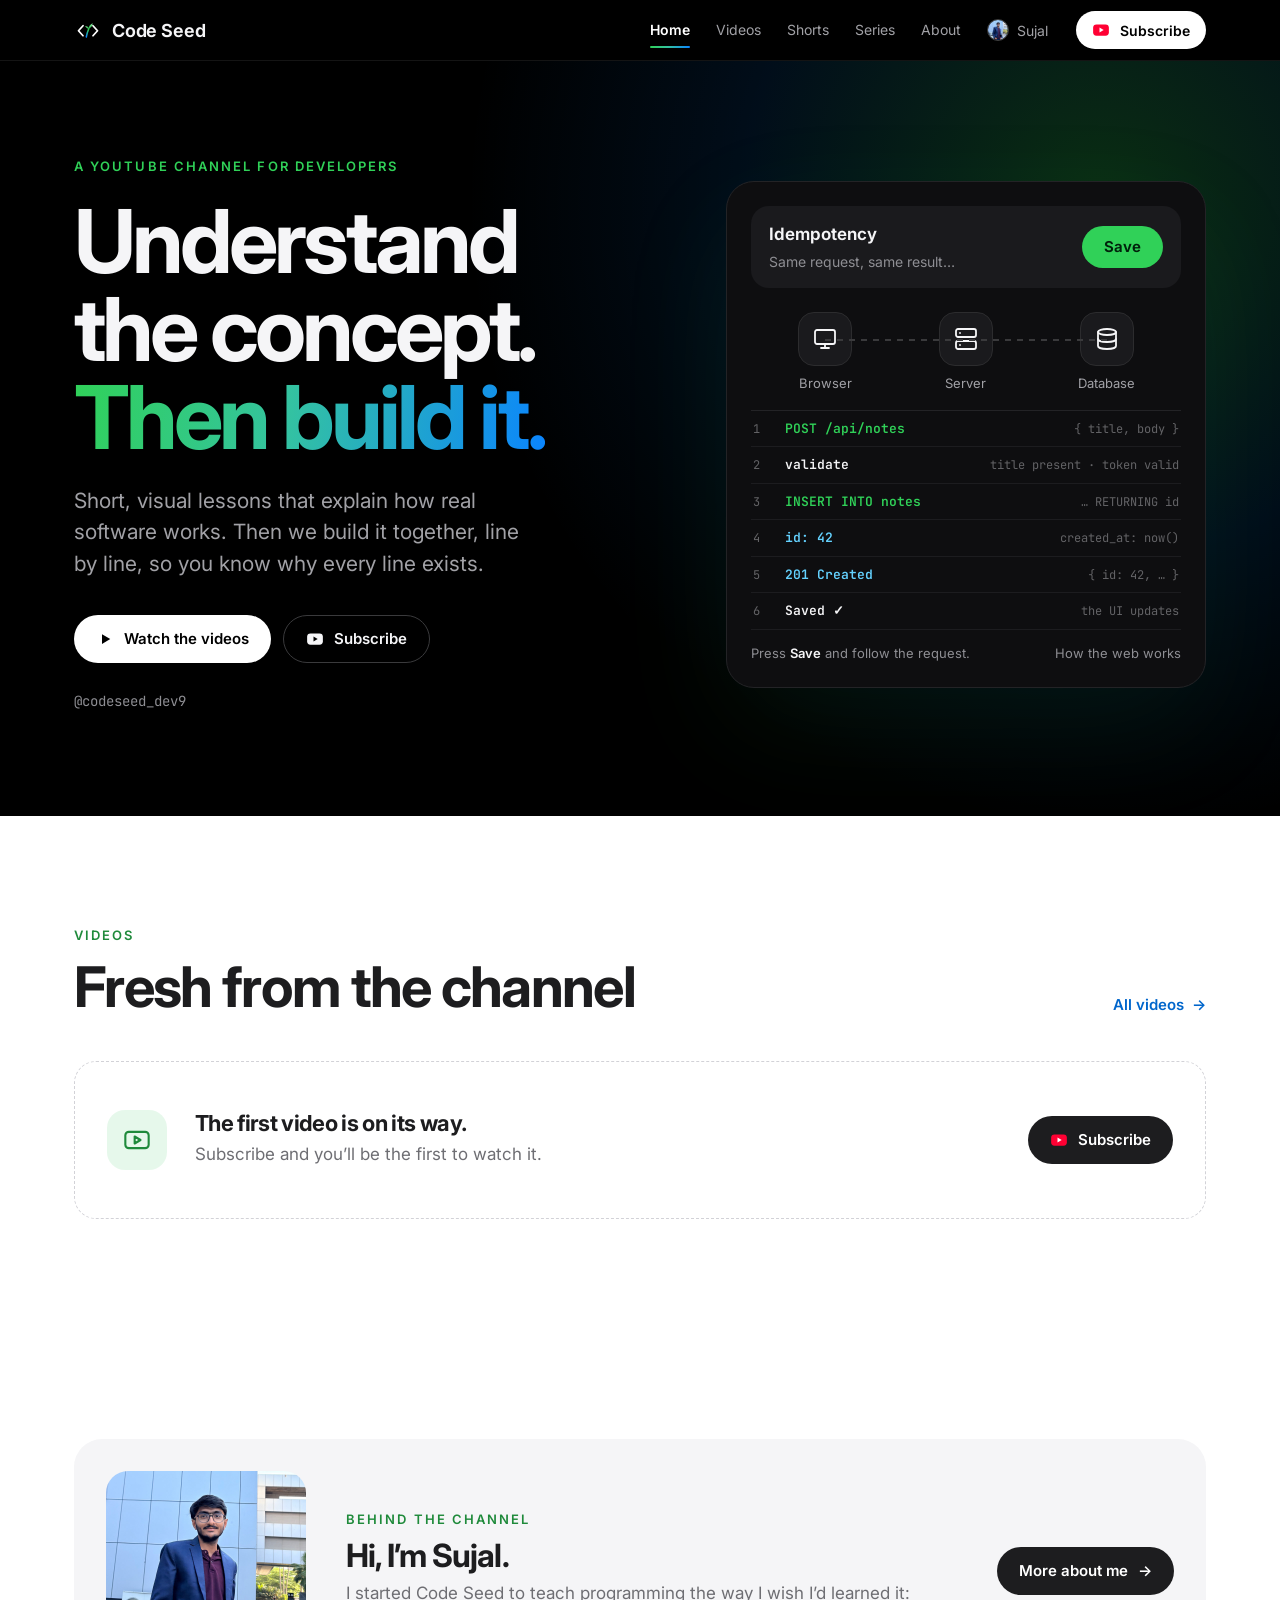
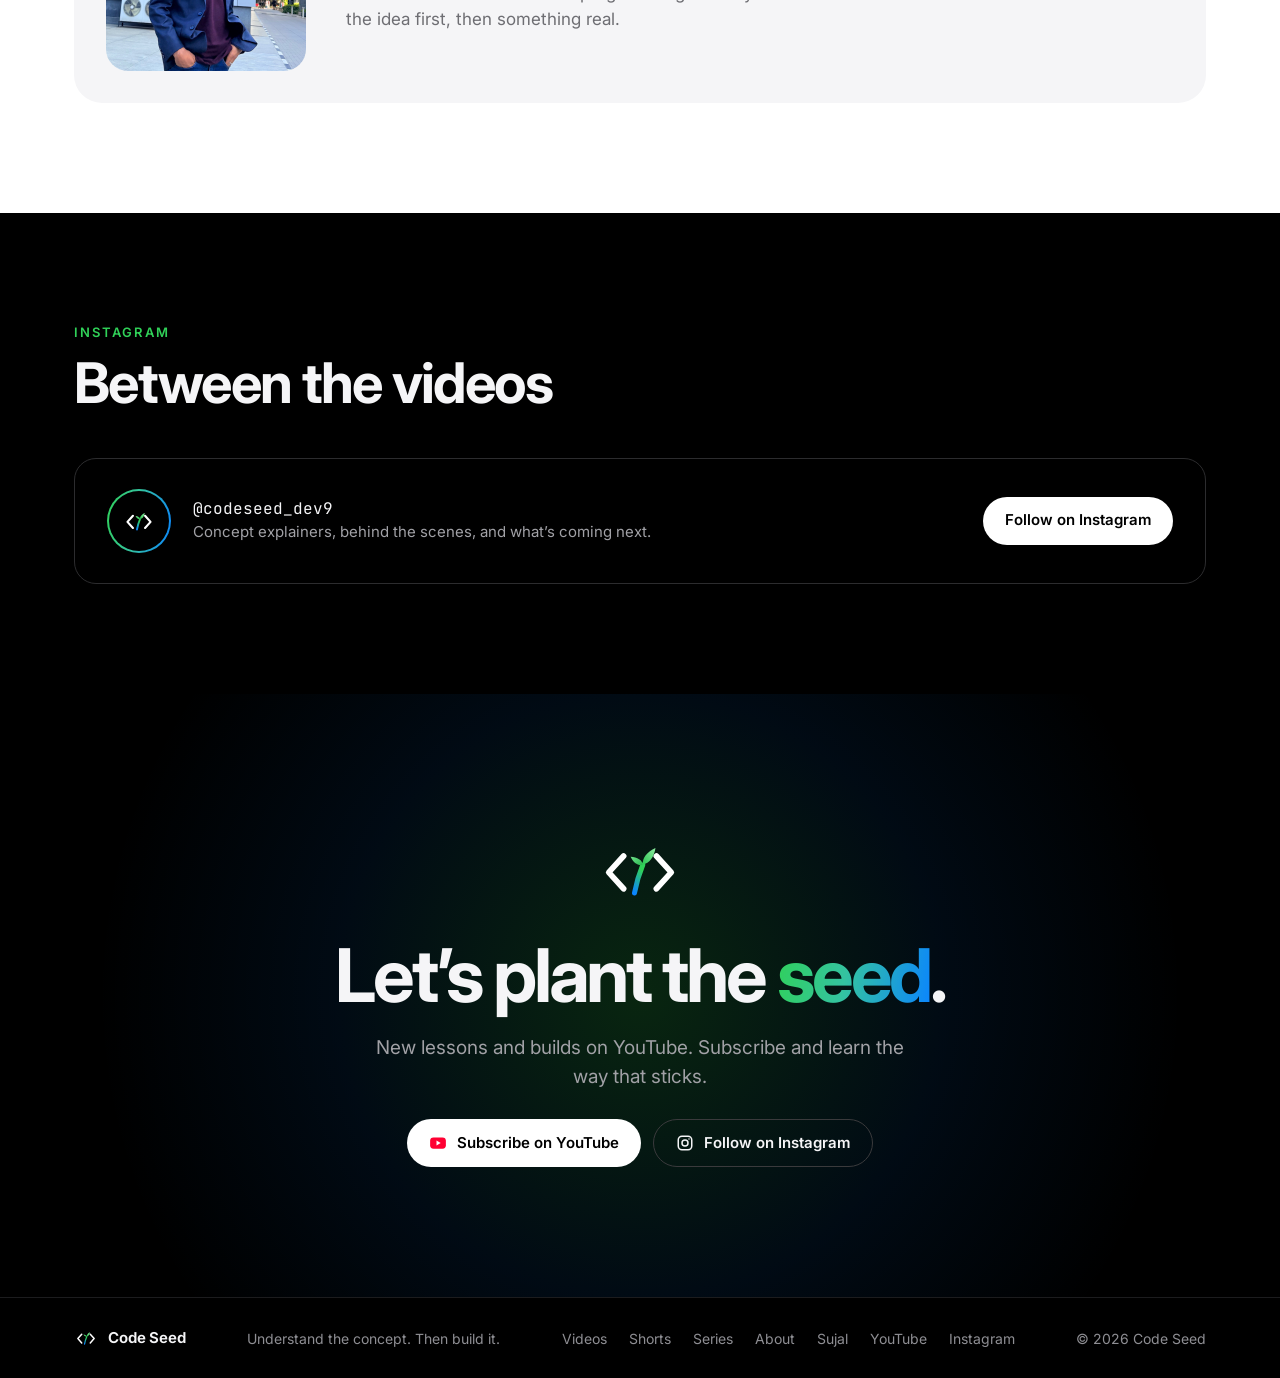
==== index.html @ 9a1970b3 "Code Seed website" ====
<!DOCTYPE html>
<html lang="en">
<head>
<meta charset="utf-8">
<meta name="viewport" content="width=device-width, initial-scale=1">
<title>Code Seed</title>
<meta name="description" content="Code Seed: short visual lessons that explain how real software works, then projects built line by line.">
<meta name="theme-color" content="#000000">
<meta property="og:title" content="Code Seed: Understand the concept. Then build it.">
<meta property="og:description" content="Code Seed: short visual lessons that explain how real software works, then projects built line by line.">
<meta property="og:type" content="website">
<meta property="og:image" content="assets/og-image.jpg">
<meta name="twitter:card" content="summary_large_image">
<link rel="icon" href="assets/favicon.svg" type="image/svg+xml">
<link rel="apple-touch-icon" href="assets/apple-touch-icon.png">
<link rel="preconnect" href="https://fonts.googleapis.com">
<link rel="preconnect" href="https://fonts.gstatic.com" crossorigin>
<link href="https://fonts.googleapis.com/css2?family=Inter:opsz,wght@14..32,200..800&amp;family=JetBrains+Mono:wght@400;600&amp;display=swap" rel="stylesheet">
<link rel="stylesheet" href="styles.css">
</head>
<body>

<header class="nav">
  <div class="wrap">
    <a class="brand" href="index.html" aria-label="Code Seed home"><svg width="28" height="28" viewBox="0 0 1000 1000" class="mark">
<defs>
 <linearGradient id="stnv" x1="0" y1="1" x2="0.3" y2="0"><stop offset="0" stop-color="#0A84FF"/><stop offset="1" stop-color="#30D158"/></linearGradient>
 <linearGradient id="lfnv" x1="0" y1="1" x2="1" y2="0"><stop offset="0" stop-color="#2BC653"/><stop offset="1" stop-color="#8EEBA0"/></linearGradient>
 <linearGradient id="lgnv" x1="1" y1="1" x2="0" y2="0"><stop offset="0" stop-color="#28B84E"/><stop offset="1" stop-color="#6FE08A"/></linearGradient>
</defs>
<g transform="translate(0,26)">
<g fill="none" stroke-linecap="round" stroke-linejoin="round" stroke="currentColor" stroke-width="62">
 <polyline points="322,322 160,500 322,678"/>
 <polyline points="678,322 840,500 678,678"/>
</g>
<path d="M440,724 C458,626 490,516 530,420" fill="none" stroke="url(#stnv)" stroke-width="54" stroke-linecap="round"/>
<path d="M534,412 C597.9,410.6 654.9,331.7 668,236 C579.3,274.1 518.3,350.0 534,412 Z" fill="url(#lfnv)"/>
<path d="M530,418 C528.4,368.9 469.2,331.8 398,330 C427.1,395.1 484.1,435.4 530,418 Z" fill="url(#lgnv)"/>
</g>
</svg>Code Seed</a>
    <ul id="nav-links"><li><a href="index.html" aria-current="page">Home</a></li><li><a href="videos.html">Videos</a></li><li><a href="shorts.html">Shorts</a></li><li><a href="series.html">Series</a></li><li><a href="about.html">About</a></li><li><a href="sujal.html"><img class="nav-av" src="assets/sujal-800.jpg" alt="" width="24" height="24">Sujal</a></li></ul>
    <a class="btn btn-white btn-sm" data-link="subscribe" href="#"><svg class="yt-ico" width="18" height="18" viewBox="0 0 24 24" aria-hidden="true"><rect x="1.5" y="4.5" width="21" height="15" rx="4.5"/><path d="M10 8.8v6.4l5.6-3.2z"/></svg>Subscribe</a>
    <button class="menu-btn" id="menu-btn" type="button" aria-label="Menu" aria-controls="nav-links" aria-expanded="false">
      <span class="open"><svg aria-hidden="true" class="icn" width="22" height="22" viewBox="0 0 24 24" fill="none" stroke="currentColor" stroke-width="2" stroke-linecap="round" stroke-linejoin="round"><path d="M4 5h16" />
  <path d="M4 12h16" />
  <path d="M4 19h16" /></svg></span><span class="close"><svg aria-hidden="true" class="icn" width="22" height="22" viewBox="0 0 24 24" fill="none" stroke="currentColor" stroke-width="2" stroke-linecap="round" stroke-linejoin="round"><path d="M18 6 6 18" />
  <path d="m6 6 12 12" /></svg></span>
    </button>
  </div>
</header>

<main>
<section class="hero dark">
  <div class="wrap">
    <div>
      <div class="eyebrow">A YouTube channel for developers</div>
      <h1 style="margin-top:20px">Understand the concept. <span class="grad">Then build it.</span></h1>
      <p class="lead">Short, visual lessons that explain how real software works. Then we build it together, line by line, so you know why every line exists.</p>
      <div class="cta">
        <a class="btn btn-white" id="hero-latest" href="videos.html"><svg width="18" height="18" viewBox="0 0 24 24" aria-hidden="true"><path d="M8 5.5v13l11-6.5z" fill="currentColor"/></svg>Watch the videos</a>
        <a class="btn btn-ghost" data-link="subscribe" href="#"><svg class="yt-ico" width="18" height="18" viewBox="0 0 24 24" aria-hidden="true"><rect x="1.5" y="4.5" width="21" height="15" rx="4.5"/><path d="M10 8.8v6.4l5.6-3.2z"/></svg>Subscribe</a>
      </div>
      <div class="handle" data-text="handle">@codeseed_dev9</div>
    </div>
    <figure class="journey" id="journey" aria-label="Interactive demo: what happens when you click Save">
      <div class="j-note"><div class="t">Idempotency</div><button class="j-save" id="j-save" type="button">Save</button><div class="d">Same request, same result…</div></div>
      <div class="j-track">
        <div class="j-node" data-node="b"><div class="ic"><svg aria-hidden="true" class="icn" width="24" height="24" viewBox="0 0 24 24" fill="none" stroke="currentColor" stroke-width="1.8" stroke-linecap="round" stroke-linejoin="round"><rect width="20" height="14" x="2" y="3" rx="2" />
  <line x1="8" x2="16" y1="21" y2="21" />
  <line x1="12" x2="12" y1="17" y2="21" /></svg></div>Browser</div>
        <div class="j-node" data-node="s"><div class="ic"><svg aria-hidden="true" class="icn" width="24" height="24" viewBox="0 0 24 24" fill="none" stroke="currentColor" stroke-width="1.8" stroke-linecap="round" stroke-linejoin="round"><rect width="20" height="8" x="2" y="2" rx="2" ry="2" />
  <rect width="20" height="8" x="2" y="14" rx="2" ry="2" />
  <line x1="6" x2="6.01" y1="6" y2="6" />
  <line x1="6" x2="6.01" y1="18" y2="18" /></svg></div>Server</div>
        <div class="j-node" data-node="d"><div class="ic"><svg aria-hidden="true" class="icn" width="24" height="24" viewBox="0 0 24 24" fill="none" stroke="currentColor" stroke-width="1.8" stroke-linecap="round" stroke-linejoin="round"><ellipse cx="12" cy="5" rx="9" ry="3" />
  <path d="M3 5V19A9 3 0 0 0 21 19V5" />
  <path d="M3 12A9 3 0 0 0 21 12" /></svg></div>Database</div>
        <span class="j-packet" id="j-packet"></span>
      </div>
      <ol class="j-log"><li class="req"><span class="n">1</span><span class="c">POST /api/notes</span><span class="x">{ title, body }</span></li><li class=""><span class="n">2</span><span class="c">validate</span><span class="x">title present · token valid</span></li><li class="req"><span class="n">3</span><span class="c">INSERT INTO notes</span><span class="x">… RETURNING id</span></li><li class="res"><span class="n">4</span><span class="c">id: 42</span><span class="x">created_at: now()</span></li><li class="res"><span class="n">5</span><span class="c">201 Created</span><span class="x">{ id: 42, … }</span></li><li class=""><span class="n">6</span><span class="c">Saved ✓</span><span class="x">the UI updates</span></li></ol>
      <figcaption class="j-cap"><span>Press <b>Save</b> and follow the request.</span><span id="j-status">How the web works</span></figcaption>
    </figure>
  </div>
</section>

<section id="latest">
  <div class="wrap">
    <div class="sec-h"><div class="t"><div class="eyebrow">Videos</div><h2>Fresh from the channel</h2></div>
      <a class="link-more" href="videos.html">All videos <span aria-hidden="true">→</span></a></div>
    <div id="videos-body" data-limit="4"></div>
  </div>
</section>

<section class="dark hidden" id="shorts" data-hide-empty>
  <div class="wrap">
    <div class="sec-h"><div class="t"><div class="eyebrow">Shorts</div><h2>One concept, under a minute</h2></div>
      <a class="link-more" href="shorts.html">All Shorts <span aria-hidden="true">→</span></a></div>
    <div id="shorts-body" data-limit="10"></div>
  </div>
</section>

<section id="meet">
  <div class="wrap">
    <div class="teaser">
      <img src="assets/sujal-800.jpg" alt="Sujal Negi" width="800" height="1000" loading="lazy">
      <div><div class="eyebrow">Behind the channel</div><h3 style="margin-top:10px">Hi, I’m Sujal.</h3>
        <p>I started Code Seed to teach programming the way I wish I’d learned it: the idea first, then something real.</p></div>
      <a class="btn btn-ink" href="sujal.html">More about me <span aria-hidden="true">→</span></a>
    </div>
  </div>
</section>

<section class="dark" id="instagram">
  <div class="wrap">
    <div class="sec-h"><div class="t"><div class="eyebrow">Instagram</div><h2>Between the videos</h2></div></div>
    <div id="ig-body"></div>
  </div>
</section>

<section class="closing dark">
  <div class="wrap">
    <svg width="92" height="92" viewBox="0 0 1000 1000" class="mark">
<defs>
 <linearGradient id="stcl" x1="0" y1="1" x2="0.3" y2="0"><stop offset="0" stop-color="#0A84FF"/><stop offset="1" stop-color="#30D158"/></linearGradient>
 <linearGradient id="lfcl" x1="0" y1="1" x2="1" y2="0"><stop offset="0" stop-color="#2BC653"/><stop offset="1" stop-color="#8EEBA0"/></linearGradient>
 <linearGradient id="lgcl" x1="1" y1="1" x2="0" y2="0"><stop offset="0" stop-color="#28B84E"/><stop offset="1" stop-color="#6FE08A"/></linearGradient>
</defs>
<g transform="translate(0,26)">
<g fill="none" stroke-linecap="round" stroke-linejoin="round" stroke="currentColor" stroke-width="62">
 <polyline points="322,322 160,500 322,678"/>
 <polyline points="678,322 840,500 678,678"/>
</g>
<path d="M440,724 C458,626 490,516 530,420" fill="none" stroke="url(#stcl)" stroke-width="54" stroke-linecap="round"/>
<path d="M534,412 C597.9,410.6 654.9,331.7 668,236 C579.3,274.1 518.3,350.0 534,412 Z" fill="url(#lfcl)"/>
<path d="M530,418 C528.4,368.9 469.2,331.8 398,330 C427.1,395.1 484.1,435.4 530,418 Z" fill="url(#lgcl)"/>
</g>
</svg>
    <h2>Let’s plant the <span class="grad">seed</span>.</h2>
    <p>New lessons and builds on YouTube. Subscribe and learn the way that sticks.</p>
    <div class="cta">
      <a class="btn btn-white" data-link="subscribe" href="#"><svg class="yt-ico" width="18" height="18" viewBox="0 0 24 24" aria-hidden="true"><rect x="1.5" y="4.5" width="21" height="15" rx="4.5"/><path d="M10 8.8v6.4l5.6-3.2z"/></svg>Subscribe on YouTube</a>
      <a class="btn btn-ghost" data-link="instagram" href="#"><svg width="18" height="18" viewBox="0 0 24 24" fill="none" stroke="currentColor" stroke-width="2" aria-hidden="true"><rect x="3" y="3" width="18" height="18" rx="5"/><circle cx="12" cy="12" r="4"/><circle cx="17.3" cy="6.7" r="1" fill="currentColor" stroke="none"/></svg>Follow on Instagram</a>
    </div>
  </div>
</section>
</main>

<footer>
  <div class="wrap">
    <a class="brand" href="index.html"><svg width="24" height="24" viewBox="0 0 1000 1000" class="mark">
<defs>
 <linearGradient id="stft" x1="0" y1="1" x2="0.3" y2="0"><stop offset="0" stop-color="#0A84FF"/><stop offset="1" stop-color="#30D158"/></linearGradient>
 <linearGradient id="lfft" x1="0" y1="1" x2="1" y2="0"><stop offset="0" stop-color="#2BC653"/><stop offset="1" stop-color="#8EEBA0"/></linearGradient>
 <linearGradient id="lgft" x1="1" y1="1" x2="0" y2="0"><stop offset="0" stop-color="#28B84E"/><stop offset="1" stop-color="#6FE08A"/></linearGradient>
</defs>
<g transform="translate(0,26)">
<g fill="none" stroke-linecap="round" stroke-linejoin="round" stroke="currentColor" stroke-width="62">
 <polyline points="322,322 160,500 322,678"/>
 <polyline points="678,322 840,500 678,678"/>
</g>
<path d="M440,724 C458,626 490,516 530,420" fill="none" stroke="url(#stft)" stroke-width="54" stroke-linecap="round"/>
<path d="M534,412 C597.9,410.6 654.9,331.7 668,236 C579.3,274.1 518.3,350.0 534,412 Z" fill="url(#lfft)"/>
<path d="M530,418 C528.4,368.9 469.2,331.8 398,330 C427.1,395.1 484.1,435.4 530,418 Z" fill="url(#lgft)"/>
</g>
</svg>Code Seed</a>
    <span id="updated">Understand the concept. Then build it.</span>
    <nav aria-label="Footer"><a href="videos.html">Videos</a><a href="shorts.html">Shorts</a><a href="series.html">Series</a><a href="about.html">About</a><a href="sujal.html">Sujal</a><a data-link="youtube" href="#">YouTube</a><a data-link="instagram" href="#">Instagram</a></nav>
    <span>© <span id="year">2026</span> Code Seed</span>
  </div>
</footer>

<dialog class="player" id="player" aria-label="Video player">
  <button class="x" type="button" aria-label="Close video"><svg aria-hidden="true" class="icn" width="20" height="20" viewBox="0 0 24 24" fill="none" stroke="currentColor" stroke-width="2.2" stroke-linecap="round" stroke-linejoin="round"><path d="M18 6 6 18" />
  <path d="m6 6 12 12" /></svg></button>
  <div class="frame"></div>
</dialog>

<script src="config.js"></script>
<script src="data/feed.js"></script>
<script src="data/demo.js"></script>
<script src="app.js"></script>
</body>
</html>
---- styles.css ----
/* Code Seed: Apple-inspired. Alternating black and white bands, one green→blue accent, generous space.
   Layout idea: full-bleed bands on a 1180px column; the latest video is the hero of the content. */
:root{
  --black:#000; --ink:#1D1D1F; --white:#FFF; --mist:#F5F5F7; --card-d:#121214;
  --gray:#6E6E73; --gray-d:#A1A1A6; --line:#D2D2D7; --line-d:#2C2C2E;
  --green:#30D158; --green-ink:#1F8A3B; --blue:#0A84FF; --blue-ink:#0066CC; --red:#FF3B30;
  --grad:linear-gradient(100deg,#30D158 0%,#34C3A0 45%,#0A84FF 100%);
  --font:'Inter',-apple-system,BlinkMacSystemFont,'Segoe UI',Roboto,Helvetica,Arial,sans-serif;
  --mono:'JetBrains Mono',ui-monospace,SFMono-Regular,Menlo,Consolas,monospace;
  --col:1180px; color-scheme:light;
}
*{box-sizing:border-box;margin:0;padding:0}
html{scroll-behavior:smooth;-webkit-text-size-adjust:100%}
body{font-family:var(--font);font-optical-sizing:auto;background:var(--black);color:var(--ink);line-height:1.5;-webkit-font-smoothing:antialiased;font-size:17px}
img{max-width:100%;display:block}
a{color:inherit;text-decoration:none}
button{font:inherit;color:inherit;background:none;border:none;cursor:pointer}
:focus-visible{outline:3px solid var(--blue);outline-offset:3px;border-radius:10px}
h1,h2,h3{text-wrap:balance;letter-spacing:-.03em;line-height:1.06;font-weight:700}
.wrap{max-width:var(--col);margin:0 auto;padding:0 24px}
.grad{background:var(--grad);-webkit-background-clip:text;background-clip:text;color:transparent}
.eyebrow{font-size:13px;font-weight:600;letter-spacing:.16em;text-transform:uppercase;color:var(--green-ink)}
section{padding:110px 0;background:var(--white)}
section.dark{background:var(--black);color:#F5F5F7;color-scheme:dark}
section.mist{background:var(--mist)}
.dark .eyebrow{color:var(--green)}
.sec-h{display:flex;align-items:flex-end;justify-content:space-between;gap:24px;flex-wrap:wrap;margin-bottom:44px}
.sec-h .t{display:flex;flex-direction:column;gap:12px;max-width:720px}
.sec-h h2{font-size:clamp(34px,4.6vw,56px)}
.sec-h p{font-size:19px;color:var(--gray);max-width:60ch}
.dark .sec-h p{color:var(--gray-d)}
.hidden{display:none !important}

/* buttons */
.btn{display:inline-flex;align-items:center;gap:10px;height:48px;padding:0 22px;border-radius:999px;font-weight:600;font-size:15px;transition:transform .2s ease,background .2s ease;white-space:nowrap}
.btn:hover{transform:translateY(-1px)}
.btn-white{background:#fff;color:#000}.btn-white:hover{background:#E8E8ED}
.btn-ghost{border:1px solid #3A3A3C;color:#F5F5F7}.btn-ghost:hover{background:#1C1C1E}
.btn-ink{background:var(--ink);color:#fff}.btn-ink:hover{background:#000}
.btn-line{border:1px solid var(--line);color:var(--ink)}.btn-line:hover{background:var(--mist)}
.btn-sm{height:38px;padding:0 16px;font-size:14px}
.yt-ico rect{fill:#FF0033}.yt-ico path{fill:#fff}
.btn-ghost .yt-ico rect{fill:#F5F5F7}.btn-ghost .yt-ico path{fill:#000}

/* live bar */
.livebar{background:#16090A;border-bottom:1px solid #3A1214;color:#F5F5F7;font-size:14px}
.livebar .wrap{display:flex;align-items:center;gap:14px;min-height:46px;flex-wrap:wrap;padding-top:6px;padding-bottom:6px}
.livebar .dot{width:9px;height:9px;border-radius:50%;background:var(--red);box-shadow:0 0 0 0 rgba(255,59,48,.7);animation:pulse 1.8s infinite;flex:none}
.livebar b{color:#FF6961;letter-spacing:.12em;font-size:12px}
.livebar .ttl{flex:1;min-width:0;overflow:hidden;text-overflow:ellipsis;white-space:nowrap;color:#D1D1D6}
@keyframes pulse{70%{box-shadow:0 0 0 10px rgba(255,59,48,0)}100%{box-shadow:0 0 0 0 rgba(255,59,48,0)}}

/* nav */
.nav{position:sticky;top:0;z-index:50;background:rgba(0,0,0,.74);backdrop-filter:saturate(180%) blur(20px);-webkit-backdrop-filter:saturate(180%) blur(20px);border-bottom:1px solid rgba(255,255,255,.08);color:#F5F5F7}
.nav .wrap{display:flex;align-items:center;height:60px;gap:28px}
.brand{display:flex;align-items:center;gap:10px;font-weight:650;font-size:18px;letter-spacing:-.01em}
.brand .mark{color:#fff;flex:none}
.nav ul{display:flex;gap:26px;list-style:none;margin-left:auto;font-size:14px;color:var(--gray-d)}
.nav ul a:hover{color:#fff}

/* hero */
.hero{padding:96px 0 104px;position:relative;overflow:hidden}
.hero::before{content:'';position:absolute;width:1400px;height:1400px;right:-520px;top:-560px;background:radial-gradient(circle,rgba(48,209,88,.22) 0%,rgba(10,132,255,.10) 36%,rgba(0,0,0,0) 64%);pointer-events:none}
.hero .wrap{position:relative;display:grid;grid-template-columns:1fr 480px;gap:64px;align-items:center}
.hero h1{font-size:clamp(46px,7vw,88px);letter-spacing:-.045em;line-height:1}
.hero .lead{font-size:21px;color:var(--gray-d);margin-top:24px;max-width:36ch}
.hero .cta{display:flex;flex-wrap:wrap;gap:12px;margin-top:36px}
.hero .handle{margin-top:28px;font-family:var(--mono);font-size:14px;color:#8E8E93}

/* hero demo: what happens when you click Save */
.journey{background:#0E0E10;border:1px solid #232326;border-radius:28px;padding:24px;box-shadow:0 40px 120px rgba(48,209,88,.08)}
.j-note{background:#1A1A1D;border-radius:18px;padding:16px 18px;display:grid;grid-template-columns:1fr auto;gap:4px 16px;align-items:center}
.j-note .t{font-weight:650;font-size:17px;color:#F5F5F7}
.j-note .d{font-size:14px;color:#8E8E93;grid-column:1}
.j-save{grid-column:2;grid-row:1/3;height:42px;padding:0 22px;border-radius:999px;background:var(--green);color:#00210B;font-weight:650;font-size:15px;transition:transform .15s,opacity .2s}
.j-save:hover{transform:scale(1.04)}.j-save:disabled{opacity:.55;cursor:default;transform:none}
.j-track{position:relative;display:grid;grid-template-columns:repeat(3,1fr);margin:24px 4px 4px}
.j-track::before{content:'';position:absolute;left:16.6%;right:16.6%;top:27px;height:2px;background:repeating-linear-gradient(90deg,#3A3A3C 0 6px,transparent 6px 12px)}
.j-node{display:flex;flex-direction:column;align-items:center;gap:8px;font-size:13px;color:#A1A1A6}
.j-node .ic{width:54px;height:54px;border-radius:16px;background:#1A1A1D;border:1px solid #2C2C2E;display:flex;align-items:center;justify-content:center;color:#F5F5F7;transition:border-color .3s,box-shadow .3s,color .3s}
.j-node.hot .ic{border-color:var(--green);color:var(--green);box-shadow:0 0 0 6px rgba(48,209,88,.12)}
.j-packet{position:absolute;top:21px;left:16.6%;width:14px;height:14px;margin-left:-7px;border-radius:50%;background:var(--green);box-shadow:0 0 16px rgba(48,209,88,.9);opacity:0;transition:left .55s cubic-bezier(.5,0,.3,1),opacity .2s}
.j-packet.back{background:#64D2FF;box-shadow:0 0 16px rgba(10,132,255,.9)}
.j-log{list-style:none;margin-top:16px;border-top:1px solid #232326}
.j-log li{display:grid;grid-template-columns:20px 1fr auto;gap:12px;align-items:baseline;padding:8px 2px;border-bottom:1px solid #1C1C1F;font-family:var(--mono);font-size:13px;transition:opacity .3s}
.j-log .n{color:#636366;font-size:12px}.j-log .c{color:#F5F5F7;font-weight:600}.j-log .x{color:#636366;font-size:12px;text-align:right}
.j-log li.req .c{color:var(--green)}.j-log li.res .c{color:#64D2FF}
.journey.running .j-log li{opacity:.28}.journey.running .j-log li.on{opacity:1}
.j-cap{margin-top:14px;font-size:13px;color:#8E8E93;display:flex;justify-content:space-between;gap:12px}
.j-cap b{color:#F5F5F7;font-weight:600}

/* video cards */
.feature{display:grid;grid-template-columns:1.45fr 1fr;gap:40px;align-items:center;margin-bottom:56px}
.feature .thumb{border-radius:22px}
.feature h3{font-size:clamp(26px,3vw,38px)}
.feature .meta{margin-top:14px}
.feature .acts{display:flex;gap:12px;margin-top:26px;flex-wrap:wrap}
.vgrid{display:grid;grid-template-columns:repeat(3,1fr);gap:32px 24px}
.vcard{display:flex;flex-direction:column;gap:14px;color:inherit}
.thumb{position:relative;aspect-ratio:16/9;border-radius:16px;overflow:hidden;background:#E8E8ED}
.dark .thumb{background:#1C1C1E}
.thumb img{width:100%;height:100%;object-fit:cover;transition:transform .5s cubic-bezier(.2,.7,.2,1)}
.vcard:hover .thumb img,.feature a.thumb:hover img{transform:scale(1.035)}
.thumb .play{position:absolute;inset:auto auto 14px 14px;width:44px;height:44px;border-radius:50%;background:rgba(0,0,0,.6);backdrop-filter:blur(10px);-webkit-backdrop-filter:blur(10px);display:flex;align-items:center;justify-content:center;color:#fff;opacity:0;transform:translateY(4px);transition:opacity .25s,transform .25s}
.vcard:hover .play,.feature a.thumb:hover .play{opacity:1;transform:none}
.badge{position:absolute;top:12px;left:12px;font-size:11px;font-weight:700;letter-spacing:.1em;text-transform:uppercase;padding:5px 9px;border-radius:7px;background:rgba(0,0,0,.72);color:#fff}
.badge.live{background:var(--red)}
.badge.up{background:rgba(10,132,255,.9)}
.vcard h3{font-size:18px;letter-spacing:-.01em;line-height:1.3;font-weight:650;display:-webkit-box;-webkit-line-clamp:2;-webkit-box-orient:vertical;overflow:hidden}
.meta{font-size:14px;color:var(--gray);font-variant-numeric:tabular-nums}
.dark .meta{color:#8E8E93}
.more{margin-top:44px;display:flex;justify-content:center}

/* shorts */
.srow{display:grid;grid-auto-flow:column;grid-auto-columns:220px;gap:18px;overflow-x:auto;scroll-snap-type:x mandatory;padding-bottom:12px;scrollbar-width:thin;scrollbar-color:#3A3A3C transparent}
.scard{scroll-snap-align:start;display:flex;flex-direction:column;gap:12px}
.scard .thumb{aspect-ratio:9/16;border-radius:18px}
.scard h3{font-size:15px;font-weight:600;line-height:1.35;display:-webkit-box;-webkit-line-clamp:2;-webkit-box-orient:vertical;overflow:hidden}

/* empty / skeleton */
.empty{border:1px dashed var(--line);border-radius:22px;padding:48px 32px;display:grid;grid-template-columns:auto 1fr auto;gap:28px;align-items:center}
.dark .empty{border-color:#3A3A3C}
.empty .ico{width:60px;height:60px;border-radius:18px;background:rgba(52,199,89,.12);color:var(--green-ink);display:flex;align-items:center;justify-content:center}
.dark .empty .ico{color:var(--green)}
.empty h3{font-size:22px}.empty p{color:var(--gray);margin-top:6px}
.dark .empty p{color:var(--gray-d)}

/* series */
.series{display:grid;grid-template-columns:repeat(auto-fill,minmax(340px,1fr));gap:24px}
.scard2{background:#fff;border:1px solid #E8E8ED;border-radius:24px;overflow:hidden;display:flex;flex-direction:column}
.scard2 img{aspect-ratio:16/9;width:100%;height:auto;object-fit:cover}
.scard2 .b{padding:24px 26px 26px;display:flex;flex-direction:column;gap:10px;flex:1}
.scard2 h3{font-size:26px}.scard2 .tg{color:var(--gray)}
.eps{list-style:none;margin-top:6px;border-top:1px solid #E8E8ED}
.eps li{display:flex;align-items:center;gap:14px;padding:12px 0;border-bottom:1px solid #E8E8ED;font-size:15px}
.eps .n{font-family:var(--mono);font-size:13px;color:var(--green-ink);font-weight:600;width:22px}
.eps .s{margin-left:auto;font-size:13px;color:var(--blue-ink);font-weight:600;display:inline-flex;gap:6px;align-items:center}
.scard2 .acts{margin-top:auto;padding-top:14px;display:flex;gap:10px}

/* method */
.method{display:grid;grid-template-columns:1fr 1fr;gap:24px}
.step{border-radius:28px;background:var(--mist);padding:42px 42px 46px;display:flex;flex-direction:column;gap:12px}
.step .num{font-size:88px;font-weight:200;letter-spacing:-.06em;line-height:.9}
.step h3{font-size:30px}.step p{color:var(--gray);font-size:18px;max-width:40ch}

/* instagram */
.igrid{display:grid;grid-template-columns:repeat(3,1fr);gap:10px}
.igrid a{position:relative;aspect-ratio:1;border-radius:14px;overflow:hidden;background:#1C1C1E}
.igrid img{width:100%;height:100%;object-fit:cover;transition:transform .5s cubic-bezier(.2,.7,.2,1),opacity .3s}
.igrid a:hover img{transform:scale(1.04);opacity:.85}
.ig-follow{display:flex;align-items:center;gap:22px;flex-wrap:wrap;border:1px solid var(--line-d);border-radius:22px;padding:30px 32px}
.ig-follow .av{width:64px;height:64px;border-radius:50%;background:#000;border:2px solid transparent;background-image:linear-gradient(#000,#000),var(--grad);background-origin:border-box;background-clip:padding-box,border-box;display:flex;align-items:center;justify-content:center;color:#fff}
.ig-follow .h{font-family:var(--mono);font-size:16px;color:#F5F5F7}
.ig-follow p{color:var(--gray-d);font-size:15px}

/* closing + footer */
.closing{text-align:center;position:relative;overflow:hidden;padding:130px 0}
.closing::before{content:'';position:absolute;left:50%;top:50%;width:1200px;height:1200px;transform:translate(-50%,-50%);background:radial-gradient(circle,rgba(48,209,88,.18) 0%,rgba(10,132,255,.08) 36%,rgba(0,0,0,0) 64%);pointer-events:none}
.closing .wrap{position:relative;display:flex;flex-direction:column;align-items:center;gap:20px}
.closing .mark{color:#fff}
.closing h2{font-size:clamp(42px,6vw,74px);letter-spacing:-.045em}
.closing p{color:var(--gray-d);font-size:19px;max-width:44ch}
.closing .cta{display:flex;gap:12px;flex-wrap:wrap;justify-content:center;margin-top:8px}
footer{background:#000;color:#8E8E93;border-top:1px solid #1C1C1E;font-size:14px}
footer .wrap{display:flex;align-items:center;justify-content:space-between;gap:20px;padding-top:28px;padding-bottom:28px;flex-wrap:wrap}
footer .brand{color:#F5F5F7;font-size:15px}
footer nav{display:flex;gap:22px}footer a:hover{color:#fff}

/* player */
dialog.player{border:none;padding:0;background:transparent;width:min(1100px,92vw);max-height:92vh;margin:auto;overflow:visible}
dialog.player::backdrop{background:rgba(0,0,0,.86);backdrop-filter:blur(6px)}
dialog.player .frame{position:relative;width:100%;aspect-ratio:16/9;border-radius:18px;overflow:hidden;background:#000;box-shadow:0 40px 120px rgba(0,0,0,.6)}
dialog.player.short{width:min(420px,88vw)}
dialog.player.short .frame{aspect-ratio:9/16;max-height:86vh}
dialog.player iframe{position:absolute;inset:0;width:100%;height:100%;border:0}
dialog.player .x{position:absolute;top:-52px;right:0;width:40px;height:40px;border-radius:50%;background:rgba(255,255,255,.14);color:#fff;display:flex;align-items:center;justify-content:center}
dialog.player .x:hover{background:rgba(255,255,255,.24)}

@media (max-width:1020px){
  .hero .wrap,.feature{grid-template-columns:1fr}
  .journey{max-width:560px}
  .vgrid{grid-template-columns:1fr 1fr}
}
@media (max-width:760px){
  section{padding:80px 0}
  .nav ul{display:none}.nav .btn{margin-left:auto}
  .vgrid,.method{grid-template-columns:1fr}
  .igrid{grid-template-columns:1fr 1fr}
  .srow{grid-auto-columns:168px}
  .empty{grid-template-columns:1fr}
  .hero{padding:60px 0 76px}
}
@media (max-width:420px){
  .wrap{padding:0 18px}.journey{padding:18px}
  .j-log .x{display:none}.j-log li{grid-template-columns:20px 1fr}
}
@media (prefers-reduced-motion:reduce){
  html{scroll-behavior:auto}
  *,*::before,*::after{transition:none !important;animation:none !important}
}

/* a single series gets a wide, side-by-side card */
.series:has(> .scard2:only-child){grid-template-columns:1fr}
.series > .scard2:only-child{flex-direction:row}
.series > .scard2:only-child img{width:52%;aspect-ratio:16/9;height:auto;align-self:center;object-fit:cover}
.series > .scard2:only-child .b{padding:30px 40px;justify-content:center}
@media (max-width:860px){.series > .scard2:only-child{flex-direction:column}.series > .scard2:only-child img{width:100%;aspect-ratio:16/9}}

/* about the creator */
.creator{display:grid;grid-template-columns:460px 1fr;gap:80px;align-items:center}
.c-photo{position:relative;display:block}
.c-photo::before{content:'';position:absolute;inset:8% -10% -6% 10%;background:radial-gradient(circle at 60% 40%,rgba(48,209,88,.28),rgba(10,132,255,.14) 45%,rgba(255,255,255,0) 70%);filter:blur(30px);z-index:0}
.c-photo img{position:relative;z-index:1;width:100%;height:auto;aspect-ratio:4/5;object-fit:cover;border-radius:28px;box-shadow:0 30px 80px rgba(0,0,0,.18)}
.c-text{display:flex;flex-direction:column;gap:16px;max-width:560px}
.c-text h2{font-size:clamp(40px,5.4vw,64px);letter-spacing:-.04em}
.c-text p{font-size:19px;color:var(--gray);line-height:1.6}
.c-links{display:flex;gap:12px;flex-wrap:wrap;margin-top:10px}
.c-note{font-size:15px !important;color:#8E8E93 !important;margin-top:6px}
@media (max-width:860px){.creator{grid-template-columns:1fr;gap:44px}.c-photo{max-width:420px}}
#creator{overflow:hidden}

/* ---------- multi-page */
.nav ul a[aria-current="page"]{color:#fff;font-weight:600}
.nav ul a{position:relative;padding:6px 0}
.nav ul a[aria-current="page"]::after{content:'';position:absolute;left:0;right:0;bottom:-2px;height:2px;border-radius:2px;background:var(--grad)}
.menu-btn{display:none;width:40px;height:40px;border-radius:12px;align-items:center;justify-content:center;color:#F5F5F7}
.menu-btn:hover{background:#1C1C1E}
.menu-btn .close{display:none}
.nav.open .menu-btn .open{display:none}.nav.open .menu-btn .close{display:block}

.phead{padding:88px 0 76px;position:relative;overflow:hidden}
.phead::before{content:'';position:absolute;width:1100px;height:1100px;right:-420px;top:-620px;background:radial-gradient(circle,rgba(48,209,88,.20) 0%,rgba(10,132,255,.09) 36%,rgba(0,0,0,0) 64%);pointer-events:none}
.phead .wrap{position:relative;display:flex;align-items:flex-end;justify-content:space-between;gap:28px;flex-wrap:wrap}
.phead h1{font-size:clamp(46px,6.4vw,80px);letter-spacing:-.045em;margin-top:16px}
.phead p{font-size:20px;color:var(--gray-d);margin-top:16px;max-width:52ch}

.sgrid{display:grid;grid-template-columns:repeat(auto-fill,minmax(200px,1fr));gap:28px 18px}
.link-more{display:inline-flex;align-items:center;gap:8px;font-weight:600;font-size:15px;color:var(--blue-ink)}
.dark .link-more{color:#64D2FF}
.link-more:hover{text-decoration:underline;text-underline-offset:4px}

/* home: compact creator teaser */
.teaser{display:grid;grid-template-columns:200px 1fr auto;gap:40px;align-items:center;background:var(--mist);border-radius:28px;padding:32px}
.teaser img{width:200px;height:200px;object-fit:cover;object-position:50% 18%;border-radius:22px}
.teaser h3{font-size:32px}
.teaser p{color:var(--gray);font-size:17px;margin-top:8px;max-width:52ch}

@media (max-width:860px){
  .teaser{grid-template-columns:1fr;gap:22px}
  .teaser img{width:140px;height:140px}
}
@media (max-width:760px){
  .menu-btn{display:inline-flex;margin-left:6px}
  .nav .wrap{flex-wrap:wrap}
  .nav ul{display:none;order:9;flex-basis:100%;flex-direction:column;gap:0;margin:0 0 12px;padding-top:6px;border-top:1px solid rgba(255,255,255,.08)}
  .nav.open ul{display:flex}
  .nav ul a{display:block;padding:14px 4px;font-size:17px;border-bottom:1px solid rgba(255,255,255,.06)}
  .nav ul a[aria-current="page"]::after{display:none}
  .nav ul a[aria-current="page"]{color:var(--green)}
  .phead{padding:60px 0 52px}
}
footer nav{flex-wrap:wrap;row-gap:10px}
@media (max-width:760px){
  .nav .wrap{gap:8px;height:auto;min-height:60px;flex-wrap:wrap}
  .nav.open{background:#000}
  .brand{margin-right:auto}
  .nav .btn{margin-left:0}
}

/* navbar: creator item with avatar */
.nav ul a{display:inline-flex;align-items:center}
.nav-av{width:22px;height:22px;border-radius:50%;object-fit:cover;object-position:50% 16%;margin-right:8px;border:1.5px solid rgba(255,255,255,.25)}
.nav ul a[aria-current="page"] .nav-av{border-color:var(--green)}

/* link / feature cards */
.fgrid{display:grid;grid-template-columns:repeat(3,1fr);gap:24px}
.fcard{display:flex;flex-direction:column;gap:10px;background:var(--mist);border-radius:24px;padding:32px;transition:transform .25s ease,box-shadow .25s ease}
.mist .fcard{background:#fff}
.fcard:hover{transform:translateY(-3px);box-shadow:0 20px 50px rgba(0,0,0,.08)}
.fcard .ico{width:56px;height:56px;border-radius:16px;background:rgba(52,199,89,.12);color:var(--green-ink);display:flex;align-items:center;justify-content:center;margin-bottom:8px}
.fcard .ico .yt-ico rect{fill:#FF0033}
.fcard h3{font-size:24px}
.fcard p{color:var(--gray);font-size:16px}
.fcard p.mono{font-family:var(--mono);font-size:14px;color:var(--ink)}
.fcard .link-more{margin-top:auto;padding-top:10px}
.madeby{display:flex;align-items:center;gap:18px;margin-top:40px;padding:22px 26px;border:1px solid var(--line);border-radius:22px;transition:background .2s}
.madeby:hover{background:var(--mist)}
.madeby img{width:56px;height:56px;border-radius:50%;object-fit:cover;object-position:50% 16%}
.madeby .k{display:block;font-size:12px;letter-spacing:.14em;text-transform:uppercase;color:var(--gray);font-weight:600}
.madeby b{font-size:19px}
@media (max-width:860px){.fgrid{grid-template-columns:1fr}}
@media (max-width:760px){.nav-av{width:26px;height:26px}}
@media (max-width:760px){.nav ul a{display:flex}}
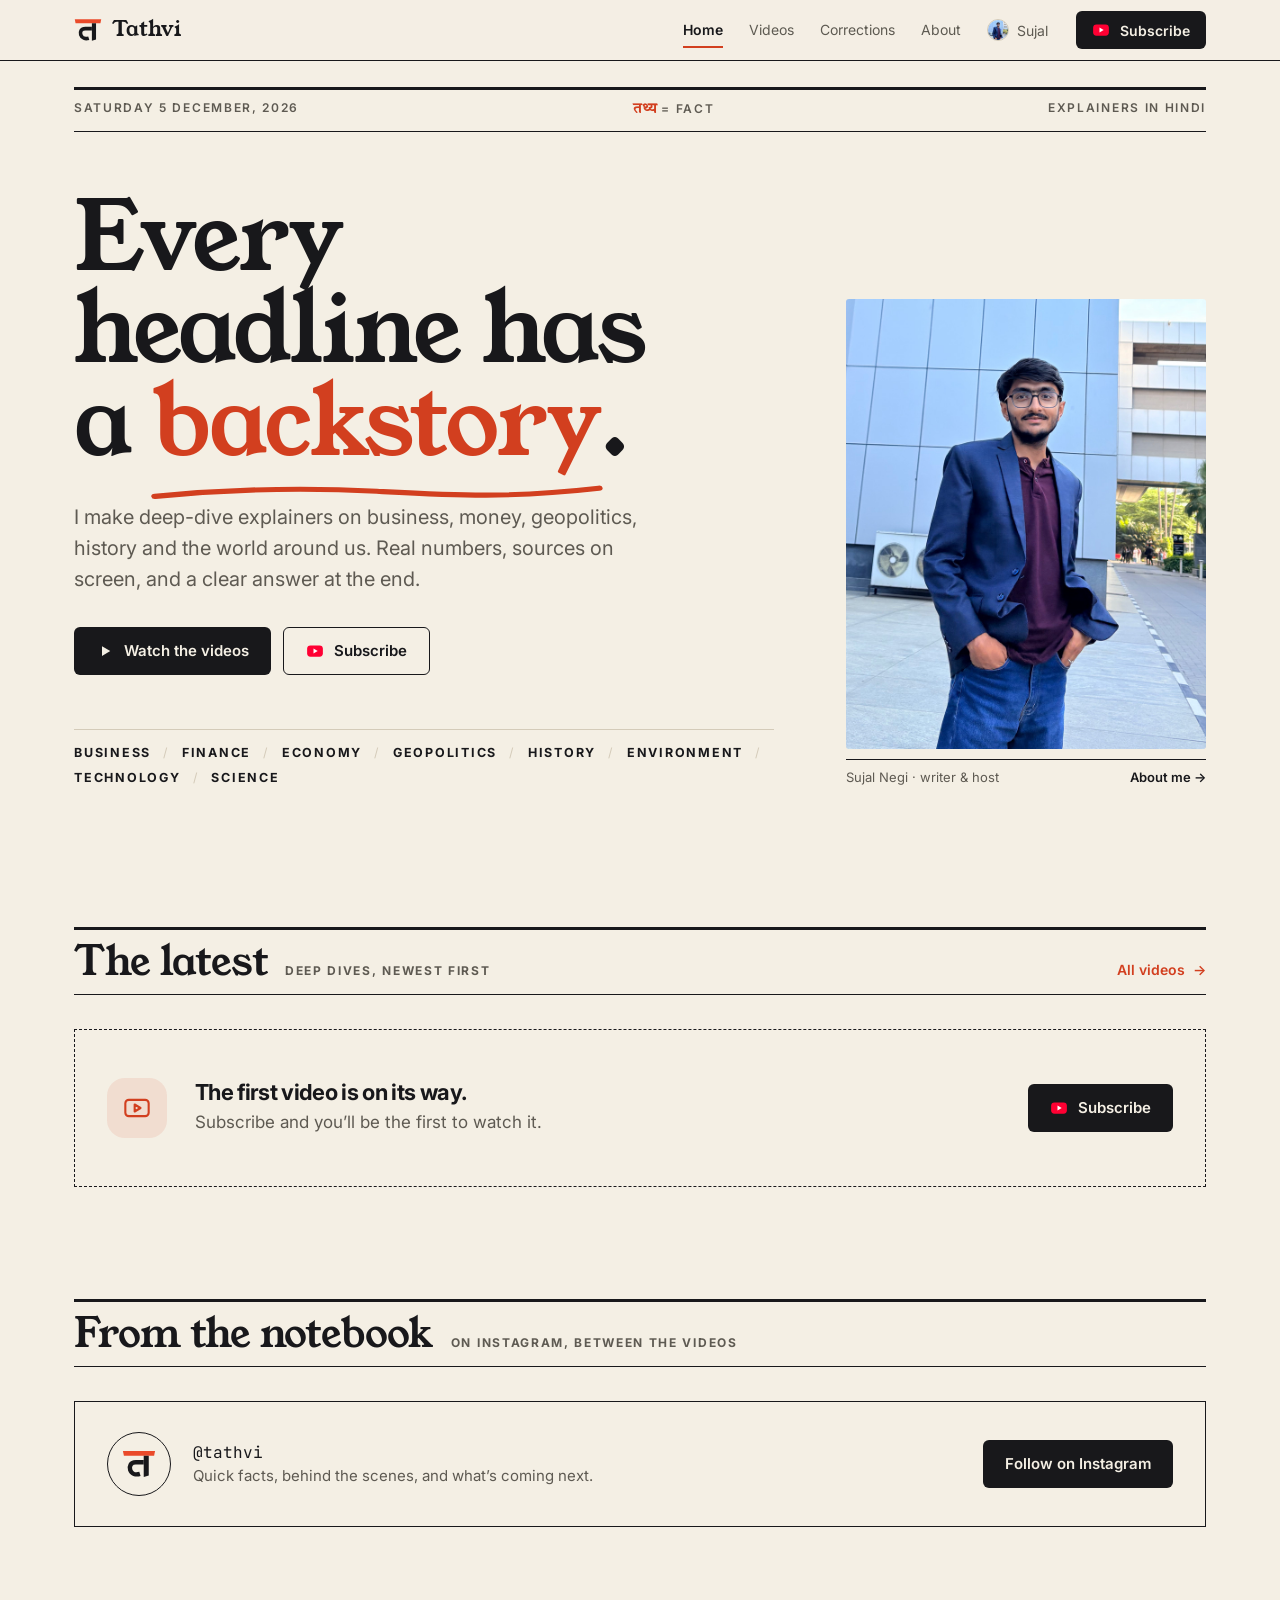
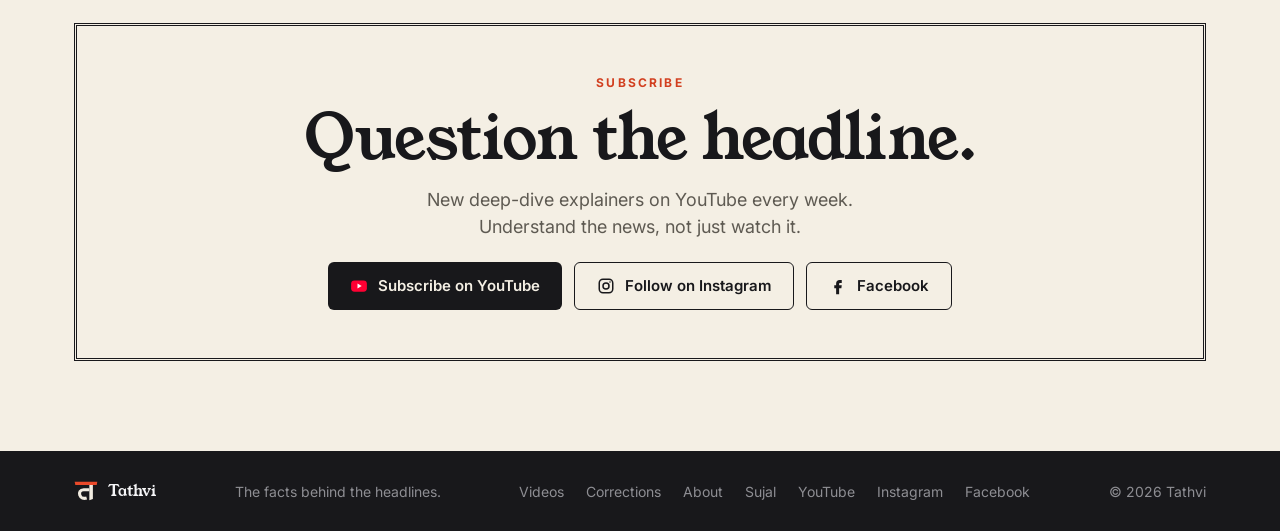
==== commit 9a6c1199: "Rebrand website to Tathvi" ====
--- a/index.html
+++ b/index.html
@@ -3,11 +3,11 @@
 <head>
 <meta charset="utf-8">
 <meta name="viewport" content="width=device-width, initial-scale=1">
-<title>Code Seed</title>
-<meta name="description" content="Code Seed: short visual lessons that explain how real software works, then projects built line by line.">
-<meta name="theme-color" content="#000000">
-<meta property="og:title" content="Code Seed: Understand the concept. Then build it.">
-<meta property="og:description" content="Code Seed: short visual lessons that explain how real software works, then projects built line by line.">
+<title>Tathvi: The facts behind the headlines</title>
+<meta name="description" content="Tathvi: deep-dive explainers in Hindi on business, money, power, geopolitics and history. The facts behind the headlines.">
+<meta name="theme-color" content="#0D0F21">
+<meta property="og:title" content="Tathvi: The facts behind the headlines">
+<meta property="og:description" content="Tathvi: deep-dive explainers in Hindi on business, money, power, geopolitics and history. The facts behind the headlines.">
 <meta property="og:type" content="website">
 <meta property="og:image" content="assets/og-image.jpg">
 <meta name="twitter:card" content="summary_large_image">
@@ -15,30 +15,15 @@
 <link rel="apple-touch-icon" href="assets/apple-touch-icon.png">
 <link rel="preconnect" href="https://fonts.googleapis.com">
 <link rel="preconnect" href="https://fonts.gstatic.com" crossorigin>
-<link href="https://fonts.googleapis.com/css2?family=Inter:opsz,wght@14..32,200..800&amp;family=JetBrains+Mono:wght@400;600&amp;display=swap" rel="stylesheet">
+<link href="https://fonts.googleapis.com/css2?family=Inter:opsz,wght@14..32,200..800&amp;family=JetBrains+Mono:wght@400;600&amp;family=Tiro+Devanagari+Hindi&amp;family=Young+Serif&amp;display=swap" rel="stylesheet">
 <link rel="stylesheet" href="styles.css">
 </head>
-<body>
+<body class="home">
 
 <header class="nav">
   <div class="wrap">
-    <a class="brand" href="index.html" aria-label="Code Seed home"><svg width="28" height="28" viewBox="0 0 1000 1000" class="mark">
-<defs>
- <linearGradient id="stnv" x1="0" y1="1" x2="0.3" y2="0"><stop offset="0" stop-color="#0A84FF"/><stop offset="1" stop-color="#30D158"/></linearGradient>
- <linearGradient id="lfnv" x1="0" y1="1" x2="1" y2="0"><stop offset="0" stop-color="#2BC653"/><stop offset="1" stop-color="#8EEBA0"/></linearGradient>
- <linearGradient id="lgnv" x1="1" y1="1" x2="0" y2="0"><stop offset="0" stop-color="#28B84E"/><stop offset="1" stop-color="#6FE08A"/></linearGradient>
-</defs>
-<g transform="translate(0,26)">
-<g fill="none" stroke-linecap="round" stroke-linejoin="round" stroke="currentColor" stroke-width="62">
- <polyline points="322,322 160,500 322,678"/>
- <polyline points="678,322 840,500 678,678"/>
-</g>
-<path d="M440,724 C458,626 490,516 530,420" fill="none" stroke="url(#stnv)" stroke-width="54" stroke-linecap="round"/>
-<path d="M534,412 C597.9,410.6 654.9,331.7 668,236 C579.3,274.1 518.3,350.0 534,412 Z" fill="url(#lfnv)"/>
-<path d="M530,418 C528.4,368.9 469.2,331.8 398,330 C427.1,395.1 484.1,435.4 530,418 Z" fill="url(#lgnv)"/>
-</g>
-</svg>Code Seed</a>
-    <ul id="nav-links"><li><a href="index.html" aria-current="page">Home</a></li><li><a href="videos.html">Videos</a></li><li><a href="shorts.html">Shorts</a></li><li><a href="series.html">Series</a></li><li><a href="about.html">About</a></li><li><a href="sujal.html"><img class="nav-av" src="assets/sujal-800.jpg" alt="" width="24" height="24">Sujal</a></li></ul>
+    <a class="brand" href="index.html" aria-label="Tathvi home"><svg width="28" height="28" viewBox="12 25 216 216" class="mark" aria-hidden="true"><polygon points="18,50 222,50 216,80 24,80" fill="#EA4A2A"/><polygon points="150,80 182,80 182,206 150,216" fill="currentColor"/><path d="M150 122 H100 C64 122 58 150 64 170 C72 196 100 204 126 196" fill="none" stroke="currentColor" stroke-width="28"/></svg>Tathvi</a>
+    <ul id="nav-links"><li><a href="index.html" aria-current="page">Home</a></li><li><a href="videos.html">Videos</a></li><li><a href="corrections.html">Corrections</a></li><li><a href="about.html">About</a></li><li><a href="sujal.html"><img class="nav-av" src="assets/sujal-800.jpg" alt="" width="24" height="24">Sujal</a></li></ul>
     <a class="btn btn-white btn-sm" data-link="subscribe" href="#"><svg class="yt-ico" width="18" height="18" viewBox="0 0 24 24" aria-hidden="true"><rect x="1.5" y="4.5" width="21" height="15" rx="4.5"/><path d="M10 8.8v6.4l5.6-3.2z"/></svg>Subscribe</a>
     <button class="menu-btn" id="menu-btn" type="button" aria-label="Menu" aria-controls="nav-links" aria-expanded="false">
       <span class="open"><svg aria-hidden="true" class="icn" width="22" height="22" viewBox="0 0 24 24" fill="none" stroke="currentColor" stroke-width="2" stroke-linecap="round" stroke-linejoin="round"><path d="M4 5h16" />
@@ -50,96 +35,59 @@
 </header>
 
 <main>
-<section class="hero dark">
+<section class="front">
   <div class="wrap">
-    <div>
-      <div class="eyebrow">A YouTube channel for developers</div>
-      <h1 style="margin-top:20px">Understand the concept. <span class="grad">Then build it.</span></h1>
-      <p class="lead">Short, visual lessons that explain how real software works. Then we build it together, line by line, so you know why every line exists.</p>
-      <div class="cta">
-        <a class="btn btn-white" id="hero-latest" href="videos.html"><svg width="18" height="18" viewBox="0 0 24 24" aria-hidden="true"><path d="M8 5.5v13l11-6.5z" fill="currentColor"/></svg>Watch the videos</a>
-        <a class="btn btn-ghost" data-link="subscribe" href="#"><svg class="yt-ico" width="18" height="18" viewBox="0 0 24 24" aria-hidden="true"><rect x="1.5" y="4.5" width="21" height="15" rx="4.5"/><path d="M10 8.8v6.4l5.6-3.2z"/></svg>Subscribe</a>
+    <div class="dateline"><span id="today">&nbsp;</span><span><span class="deva">तथ्य</span> = fact</span><span>Explainers in Hindi</span></div>
+    <div class="front-grid">
+      <div class="front-copy">
+        <h1>Every headline has a <span class="scribble">backstory<svg viewBox="0 0 300 24" preserveAspectRatio="none" aria-hidden="true"><path d="M4 15 C 52 8, 98 6, 150 10 S 236 17, 296 7" fill="none" stroke="currentColor" stroke-width="5" stroke-linecap="round"/></svg></span>.</h1>
+        <p class="lead">I make deep-dive explainers on business, money, geopolitics, history and the world around us. Real numbers, sources on screen, and a clear answer at the end.</p>
+        <div class="cta">
+          <a class="btn btn-ink" id="hero-latest" href="videos.html"><svg width="18" height="18" viewBox="0 0 24 24" aria-hidden="true"><path d="M8 5.5v13l11-6.5z" fill="currentColor"/></svg>Watch the videos</a>
+          <a class="btn btn-line" data-link="subscribe" href="#"><svg class="yt-ico" width="18" height="18" viewBox="0 0 24 24" aria-hidden="true"><rect x="1.5" y="4.5" width="21" height="15" rx="4.5"/><path d="M10 8.8v6.4l5.6-3.2z"/></svg>Subscribe</a>
+        </div>
+        <ul class="beats" aria-label="Topics"><li>Business</li><li>Finance</li><li>Economy</li><li>Geopolitics</li><li>History</li><li>Environment</li><li>Technology</li><li>Science</li></ul>
       </div>
-      <div class="handle" data-text="handle">@codeseed_dev9</div>
+      <figure class="front-photo">
+        <img src="assets/sujal-800.jpg" srcset="assets/sujal-800.jpg 800w, assets/sujal-1200.jpg 1200w" sizes="(max-width: 860px) 70vw, 360px" alt="Sujal Negi" width="800" height="1000">
+        <figcaption><span>Sujal Negi · writer &amp; host</span><a href="sujal.html">About me →</a></figcaption>
+      </figure>
     </div>
-    <figure class="journey" id="journey" aria-label="Interactive demo: what happens when you click Save">
-      <div class="j-note"><div class="t">Idempotency</div><button class="j-save" id="j-save" type="button">Save</button><div class="d">Same request, same result…</div></div>
-      <div class="j-track">
-        <div class="j-node" data-node="b"><div class="ic"><svg aria-hidden="true" class="icn" width="24" height="24" viewBox="0 0 24 24" fill="none" stroke="currentColor" stroke-width="1.8" stroke-linecap="round" stroke-linejoin="round"><rect width="20" height="14" x="2" y="3" rx="2" />
-  <line x1="8" x2="16" y1="21" y2="21" />
-  <line x1="12" x2="12" y1="17" y2="21" /></svg></div>Browser</div>
-        <div class="j-node" data-node="s"><div class="ic"><svg aria-hidden="true" class="icn" width="24" height="24" viewBox="0 0 24 24" fill="none" stroke="currentColor" stroke-width="1.8" stroke-linecap="round" stroke-linejoin="round"><rect width="20" height="8" x="2" y="2" rx="2" ry="2" />
-  <rect width="20" height="8" x="2" y="14" rx="2" ry="2" />
-  <line x1="6" x2="6.01" y1="6" y2="6" />
-  <line x1="6" x2="6.01" y1="18" y2="18" /></svg></div>Server</div>
-        <div class="j-node" data-node="d"><div class="ic"><svg aria-hidden="true" class="icn" width="24" height="24" viewBox="0 0 24 24" fill="none" stroke="currentColor" stroke-width="1.8" stroke-linecap="round" stroke-linejoin="round"><ellipse cx="12" cy="5" rx="9" ry="3" />
-  <path d="M3 5V19A9 3 0 0 0 21 19V5" />
-  <path d="M3 12A9 3 0 0 0 21 12" /></svg></div>Database</div>
-        <span class="j-packet" id="j-packet"></span>
-      </div>
-      <ol class="j-log"><li class="req"><span class="n">1</span><span class="c">POST /api/notes</span><span class="x">{ title, body }</span></li><li class=""><span class="n">2</span><span class="c">validate</span><span class="x">title present · token valid</span></li><li class="req"><span class="n">3</span><span class="c">INSERT INTO notes</span><span class="x">… RETURNING id</span></li><li class="res"><span class="n">4</span><span class="c">id: 42</span><span class="x">created_at: now()</span></li><li class="res"><span class="n">5</span><span class="c">201 Created</span><span class="x">{ id: 42, … }</span></li><li class=""><span class="n">6</span><span class="c">Saved ✓</span><span class="x">the UI updates</span></li></ol>
-      <figcaption class="j-cap"><span>Press <b>Save</b> and follow the request.</span><span id="j-status">How the web works</span></figcaption>
-    </figure>
   </div>
 </section>
 
-<section id="latest">
+<section id="latest" class="np">
   <div class="wrap">
-    <div class="sec-h"><div class="t"><div class="eyebrow">Videos</div><h2>Fresh from the channel</h2></div>
-      <a class="link-more" href="videos.html">All videos <span aria-hidden="true">→</span></a></div>
+    <div class="np-h"><h2>The latest</h2><span class="np-note">Deep dives, newest first</span><a class="link-more" href="videos.html">All videos <span aria-hidden="true">→</span></a></div>
     <div id="videos-body" data-limit="4"></div>
   </div>
 </section>
 
-<section class="dark hidden" id="shorts" data-hide-empty>
+<section class="np hidden" id="shorts" data-hide-empty>
   <div class="wrap">
-    <div class="sec-h"><div class="t"><div class="eyebrow">Shorts</div><h2>One concept, under a minute</h2></div>
-      <a class="link-more" href="shorts.html">All Shorts <span aria-hidden="true">→</span></a></div>
+    <div class="np-h"><h2>In brief</h2><span class="np-note">One story, under a minute</span><a class="link-more" href="videos.html#shorts">All Shorts <span aria-hidden="true">→</span></a></div>
     <div id="shorts-body" data-limit="10"></div>
   </div>
 </section>
 
-<section id="meet">
+<section class="np" id="instagram">
   <div class="wrap">
-    <div class="teaser">
-      <img src="assets/sujal-800.jpg" alt="Sujal Negi" width="800" height="1000" loading="lazy">
-      <div><div class="eyebrow">Behind the channel</div><h3 style="margin-top:10px">Hi, I’m Sujal.</h3>
-        <p>I started Code Seed to teach programming the way I wish I’d learned it: the idea first, then something real.</p></div>
-      <a class="btn btn-ink" href="sujal.html">More about me <span aria-hidden="true">→</span></a>
-    </div>
-  </div>
-</section>
-
-<section class="dark" id="instagram">
-  <div class="wrap">
-    <div class="sec-h"><div class="t"><div class="eyebrow">Instagram</div><h2>Between the videos</h2></div></div>
+    <div class="np-h"><h2>From the notebook</h2><span class="np-note">On Instagram, between the videos</span></div>
     <div id="ig-body"></div>
   </div>
 </section>
 
-<section class="closing dark">
+<section class="np np-end">
   <div class="wrap">
-    <svg width="92" height="92" viewBox="0 0 1000 1000" class="mark">
-<defs>
- <linearGradient id="stcl" x1="0" y1="1" x2="0.3" y2="0"><stop offset="0" stop-color="#0A84FF"/><stop offset="1" stop-color="#30D158"/></linearGradient>
- <linearGradient id="lfcl" x1="0" y1="1" x2="1" y2="0"><stop offset="0" stop-color="#2BC653"/><stop offset="1" stop-color="#8EEBA0"/></linearGradient>
- <linearGradient id="lgcl" x1="1" y1="1" x2="0" y2="0"><stop offset="0" stop-color="#28B84E"/><stop offset="1" stop-color="#6FE08A"/></linearGradient>
-</defs>
-<g transform="translate(0,26)">
-<g fill="none" stroke-linecap="round" stroke-linejoin="round" stroke="currentColor" stroke-width="62">
- <polyline points="322,322 160,500 322,678"/>
- <polyline points="678,322 840,500 678,678"/>
-</g>
-<path d="M440,724 C458,626 490,516 530,420" fill="none" stroke="url(#stcl)" stroke-width="54" stroke-linecap="round"/>
-<path d="M534,412 C597.9,410.6 654.9,331.7 668,236 C579.3,274.1 518.3,350.0 534,412 Z" fill="url(#lfcl)"/>
-<path d="M530,418 C528.4,368.9 469.2,331.8 398,330 C427.1,395.1 484.1,435.4 530,418 Z" fill="url(#lgcl)"/>
-</g>
-</svg>
-    <h2>Let’s plant the <span class="grad">seed</span>.</h2>
-    <p>New lessons and builds on YouTube. Subscribe and learn the way that sticks.</p>
-    <div class="cta">
-      <a class="btn btn-white" data-link="subscribe" href="#"><svg class="yt-ico" width="18" height="18" viewBox="0 0 24 24" aria-hidden="true"><rect x="1.5" y="4.5" width="21" height="15" rx="4.5"/><path d="M10 8.8v6.4l5.6-3.2z"/></svg>Subscribe on YouTube</a>
-      <a class="btn btn-ghost" data-link="instagram" href="#"><svg width="18" height="18" viewBox="0 0 24 24" fill="none" stroke="currentColor" stroke-width="2" aria-hidden="true"><rect x="3" y="3" width="18" height="18" rx="5"/><circle cx="12" cy="12" r="4"/><circle cx="17.3" cy="6.7" r="1" fill="currentColor" stroke="none"/></svg>Follow on Instagram</a>
+    <div class="np-box">
+      <div class="np-kicker">Subscribe</div>
+      <h2>Question the headline.</h2>
+      <p>New deep-dive explainers on YouTube every week. Understand the news, not just watch it.</p>
+      <div class="cta">
+        <a class="btn btn-ink" data-link="subscribe" href="#"><svg class="yt-ico" width="18" height="18" viewBox="0 0 24 24" aria-hidden="true"><rect x="1.5" y="4.5" width="21" height="15" rx="4.5"/><path d="M10 8.8v6.4l5.6-3.2z"/></svg>Subscribe on YouTube</a>
+        <a class="btn btn-line" data-link="instagram" href="#"><svg width="18" height="18" viewBox="0 0 24 24" fill="none" stroke="currentColor" stroke-width="2" aria-hidden="true"><rect x="3" y="3" width="18" height="18" rx="5"/><circle cx="12" cy="12" r="4"/><circle cx="17.3" cy="6.7" r="1" fill="currentColor" stroke="none"/></svg>Follow on Instagram</a>
+      <a class="btn btn-line" data-link="facebook" href="#"><svg width="18" height="18" viewBox="0 0 24 24" aria-hidden="true"><path fill="currentColor" d="M14 8h3V4h-3c-2.8 0-4.5 1.8-4.5 4.6V11H7v4h2.5v8h4v-8h3l.5-4h-3.5V8.9c0-.6.3-.9 1-.9z"/></svg>Facebook</a>
+      </div>
     </div>
   </div>
 </section>
@@ -147,25 +95,10 @@
 
 <footer>
   <div class="wrap">
-    <a class="brand" href="index.html"><svg width="24" height="24" viewBox="0 0 1000 1000" class="mark">
-<defs>
- <linearGradient id="stft" x1="0" y1="1" x2="0.3" y2="0"><stop offset="0" stop-color="#0A84FF"/><stop offset="1" stop-color="#30D158"/></linearGradient>
- <linearGradient id="lfft" x1="0" y1="1" x2="1" y2="0"><stop offset="0" stop-color="#2BC653"/><stop offset="1" stop-color="#8EEBA0"/></linearGradient>
- <linearGradient id="lgft" x1="1" y1="1" x2="0" y2="0"><stop offset="0" stop-color="#28B84E"/><stop offset="1" stop-color="#6FE08A"/></linearGradient>
-</defs>
-<g transform="translate(0,26)">
-<g fill="none" stroke-linecap="round" stroke-linejoin="round" stroke="currentColor" stroke-width="62">
- <polyline points="322,322 160,500 322,678"/>
- <polyline points="678,322 840,500 678,678"/>
-</g>
-<path d="M440,724 C458,626 490,516 530,420" fill="none" stroke="url(#stft)" stroke-width="54" stroke-linecap="round"/>
-<path d="M534,412 C597.9,410.6 654.9,331.7 668,236 C579.3,274.1 518.3,350.0 534,412 Z" fill="url(#lfft)"/>
-<path d="M530,418 C528.4,368.9 469.2,331.8 398,330 C427.1,395.1 484.1,435.4 530,418 Z" fill="url(#lgft)"/>
-</g>
-</svg>Code Seed</a>
-    <span id="updated">Understand the concept. Then build it.</span>
-    <nav aria-label="Footer"><a href="videos.html">Videos</a><a href="shorts.html">Shorts</a><a href="series.html">Series</a><a href="about.html">About</a><a href="sujal.html">Sujal</a><a data-link="youtube" href="#">YouTube</a><a data-link="instagram" href="#">Instagram</a></nav>
-    <span>© <span id="year">2026</span> Code Seed</span>
+    <a class="brand" href="index.html"><svg width="24" height="24" viewBox="12 25 216 216" class="mark" aria-hidden="true"><polygon points="18,50 222,50 216,80 24,80" fill="#EA4A2A"/><polygon points="150,80 182,80 182,206 150,216" fill="currentColor"/><path d="M150 122 H100 C64 122 58 150 64 170 C72 196 100 204 126 196" fill="none" stroke="currentColor" stroke-width="28"/></svg>Tathvi</a>
+    <span id="updated">The facts behind the headlines.</span>
+    <nav aria-label="Footer"><a href="videos.html">Videos</a><a href="corrections.html">Corrections</a><a href="about.html">About</a><a href="sujal.html">Sujal</a><a data-link="youtube" href="#">YouTube</a><a data-link="instagram" href="#">Instagram</a><a data-link="facebook" href="#">Facebook</a></nav>
+    <span>© <span id="year">2026</span> Tathvi</span>
   </div>
 </footer>
 
@@ -177,6 +110,7 @@
 
 <script src="config.js"></script>
 <script src="data/feed.js"></script>
+<script src="corrections.js"></script>
 <script src="data/demo.js"></script>
 <script src="app.js"></script>
 </body>
--- a/styles.css
+++ b/styles.css
@@ -1,11 +1,13 @@
-/* Code Seed: Apple-inspired. Alternating black and white bands, one green→blue accent, generous space.
+/* Tathvi: editorial. Deep indigo and warm paper bands, one vermilion→marigold accent, serif headlines.
    Layout idea: full-bleed bands on a 1180px column; the latest video is the hero of the content. */
 :root{
-  --black:#000; --ink:#1D1D1F; --white:#FFF; --mist:#F5F5F7; --card-d:#121214;
-  --gray:#6E6E73; --gray-d:#A1A1A6; --line:#D2D2D7; --line-d:#2C2C2E;
-  --green:#30D158; --green-ink:#1F8A3B; --blue:#0A84FF; --blue-ink:#0066CC; --red:#FF3B30;
-  --grad:linear-gradient(100deg,#30D158 0%,#34C3A0 45%,#0A84FF 100%);
+  --black:#0D0F21; --ink:#16182E; --white:#FBF8F3; --mist:#F1ECE3; --card-d:#15172C;
+  --gray:#6B6A78; --gray-d:#A9A8BF; --line:#DDD6CA; --line-d:#2A2C48;
+  --green:#FF7A4D; --green-ink:#C2381B; --blue:#EA4A2A; --blue-ink:#B8331A; --red:#FF3B30;
+  --grad:linear-gradient(100deg,#EA4A2A 0%,#F37B3F 55%,#F5A93F 100%);
   --font:'Inter',-apple-system,BlinkMacSystemFont,'Segoe UI',Roboto,Helvetica,Arial,sans-serif;
+  --serif:'Young Serif',Georgia,'Times New Roman',serif;
+  --deva:'Tiro Devanagari Hindi','Nirmala UI',serif;
   --mono:'JetBrains Mono',ui-monospace,SFMono-Regular,Menlo,Consolas,monospace;
   --col:1180px; color-scheme:light;
 }
@@ -34,13 +36,13 @@
 /* buttons */
 .btn{display:inline-flex;align-items:center;gap:10px;height:48px;padding:0 22px;border-radius:999px;font-weight:600;font-size:15px;transition:transform .2s ease,background .2s ease;white-space:nowrap}
 .btn:hover{transform:translateY(-1px)}
-.btn-white{background:#fff;color:#000}.btn-white:hover{background:#E8E8ED}
-.btn-ghost{border:1px solid #3A3A3C;color:#F5F5F7}.btn-ghost:hover{background:#1C1C1E}
-.btn-ink{background:var(--ink);color:#fff}.btn-ink:hover{background:#000}
+.btn-white{background:#F4EFE6;color:#0D0F21}.btn-white:hover{background:#fff}
+.btn-ghost{border:1px solid #34375A;color:#F5F5F7}.btn-ghost:hover{background:#1C1F3D}
+.btn-ink{background:var(--ink);color:#fff}.btn-ink:hover{background:#0D0F21}
 .btn-line{border:1px solid var(--line);color:var(--ink)}.btn-line:hover{background:var(--mist)}
 .btn-sm{height:38px;padding:0 16px;font-size:14px}
 .yt-ico rect{fill:#FF0033}.yt-ico path{fill:#fff}
-.btn-ghost .yt-ico rect{fill:#F5F5F7}.btn-ghost .yt-ico path{fill:#000}
+.btn-ghost .yt-ico rect{fill:#F5F5F7}.btn-ghost .yt-ico path{fill:#0D0F21}
 
 /* live bar */
 .livebar{background:#16090A;border-bottom:1px solid #3A1214;color:#F5F5F7;font-size:14px}
@@ -51,7 +53,7 @@
 @keyframes pulse{70%{box-shadow:0 0 0 10px rgba(255,59,48,0)}100%{box-shadow:0 0 0 0 rgba(255,59,48,0)}}
 
 /* nav */
-.nav{position:sticky;top:0;z-index:50;background:rgba(0,0,0,.74);backdrop-filter:saturate(180%) blur(20px);-webkit-backdrop-filter:saturate(180%) blur(20px);border-bottom:1px solid rgba(255,255,255,.08);color:#F5F5F7}
+.nav{position:sticky;top:0;z-index:50;background:rgba(13,15,33,.8);backdrop-filter:saturate(180%) blur(20px);-webkit-backdrop-filter:saturate(180%) blur(20px);border-bottom:1px solid rgba(255,255,255,.08);color:#F5F5F7}
 .nav .wrap{display:flex;align-items:center;height:60px;gap:28px}
 .brand{display:flex;align-items:center;gap:10px;font-weight:650;font-size:18px;letter-spacing:-.01em}
 .brand .mark{color:#fff;flex:none}
@@ -60,34 +62,12 @@
 
 /* hero */
 .hero{padding:96px 0 104px;position:relative;overflow:hidden}
-.hero::before{content:'';position:absolute;width:1400px;height:1400px;right:-520px;top:-560px;background:radial-gradient(circle,rgba(48,209,88,.22) 0%,rgba(10,132,255,.10) 36%,rgba(0,0,0,0) 64%);pointer-events:none}
+.hero::before{content:'';position:absolute;width:1400px;height:1400px;right:-520px;top:-560px;background:radial-gradient(circle,rgba(234,74,42,.22) 0%,rgba(90,100,230,.10) 36%,rgba(0,0,0,0) 64%);pointer-events:none}
 .hero .wrap{position:relative;display:grid;grid-template-columns:1fr 480px;gap:64px;align-items:center}
 .hero h1{font-size:clamp(46px,7vw,88px);letter-spacing:-.045em;line-height:1}
 .hero .lead{font-size:21px;color:var(--gray-d);margin-top:24px;max-width:36ch}
 .hero .cta{display:flex;flex-wrap:wrap;gap:12px;margin-top:36px}
 .hero .handle{margin-top:28px;font-family:var(--mono);font-size:14px;color:#8E8E93}
-
-/* hero demo: what happens when you click Save */
-.journey{background:#0E0E10;border:1px solid #232326;border-radius:28px;padding:24px;box-shadow:0 40px 120px rgba(48,209,88,.08)}
-.j-note{background:#1A1A1D;border-radius:18px;padding:16px 18px;display:grid;grid-template-columns:1fr auto;gap:4px 16px;align-items:center}
-.j-note .t{font-weight:650;font-size:17px;color:#F5F5F7}
-.j-note .d{font-size:14px;color:#8E8E93;grid-column:1}
-.j-save{grid-column:2;grid-row:1/3;height:42px;padding:0 22px;border-radius:999px;background:var(--green);color:#00210B;font-weight:650;font-size:15px;transition:transform .15s,opacity .2s}
-.j-save:hover{transform:scale(1.04)}.j-save:disabled{opacity:.55;cursor:default;transform:none}
-.j-track{position:relative;display:grid;grid-template-columns:repeat(3,1fr);margin:24px 4px 4px}
-.j-track::before{content:'';position:absolute;left:16.6%;right:16.6%;top:27px;height:2px;background:repeating-linear-gradient(90deg,#3A3A3C 0 6px,transparent 6px 12px)}
-.j-node{display:flex;flex-direction:column;align-items:center;gap:8px;font-size:13px;color:#A1A1A6}
-.j-node .ic{width:54px;height:54px;border-radius:16px;background:#1A1A1D;border:1px solid #2C2C2E;display:flex;align-items:center;justify-content:center;color:#F5F5F7;transition:border-color .3s,box-shadow .3s,color .3s}
-.j-node.hot .ic{border-color:var(--green);color:var(--green);box-shadow:0 0 0 6px rgba(48,209,88,.12)}
-.j-packet{position:absolute;top:21px;left:16.6%;width:14px;height:14px;margin-left:-7px;border-radius:50%;background:var(--green);box-shadow:0 0 16px rgba(48,209,88,.9);opacity:0;transition:left .55s cubic-bezier(.5,0,.3,1),opacity .2s}
-.j-packet.back{background:#64D2FF;box-shadow:0 0 16px rgba(10,132,255,.9)}
-.j-log{list-style:none;margin-top:16px;border-top:1px solid #232326}
-.j-log li{display:grid;grid-template-columns:20px 1fr auto;gap:12px;align-items:baseline;padding:8px 2px;border-bottom:1px solid #1C1C1F;font-family:var(--mono);font-size:13px;transition:opacity .3s}
-.j-log .n{color:#636366;font-size:12px}.j-log .c{color:#F5F5F7;font-weight:600}.j-log .x{color:#636366;font-size:12px;text-align:right}
-.j-log li.req .c{color:var(--green)}.j-log li.res .c{color:#64D2FF}
-.journey.running .j-log li{opacity:.28}.journey.running .j-log li.on{opacity:1}
-.j-cap{margin-top:14px;font-size:13px;color:#8E8E93;display:flex;justify-content:space-between;gap:12px}
-.j-cap b{color:#F5F5F7;font-weight:600}
 
 /* video cards */
 .feature{display:grid;grid-template-columns:1.45fr 1fr;gap:40px;align-items:center;margin-bottom:56px}
@@ -98,29 +78,29 @@
 .vgrid{display:grid;grid-template-columns:repeat(3,1fr);gap:32px 24px}
 .vcard{display:flex;flex-direction:column;gap:14px;color:inherit}
 .thumb{position:relative;aspect-ratio:16/9;border-radius:16px;overflow:hidden;background:#E8E8ED}
-.dark .thumb{background:#1C1C1E}
+.dark .thumb{background:#1C1F3D}
 .thumb img{width:100%;height:100%;object-fit:cover;transition:transform .5s cubic-bezier(.2,.7,.2,1)}
 .vcard:hover .thumb img,.feature a.thumb:hover img{transform:scale(1.035)}
 .thumb .play{position:absolute;inset:auto auto 14px 14px;width:44px;height:44px;border-radius:50%;background:rgba(0,0,0,.6);backdrop-filter:blur(10px);-webkit-backdrop-filter:blur(10px);display:flex;align-items:center;justify-content:center;color:#fff;opacity:0;transform:translateY(4px);transition:opacity .25s,transform .25s}
 .vcard:hover .play,.feature a.thumb:hover .play{opacity:1;transform:none}
 .badge{position:absolute;top:12px;left:12px;font-size:11px;font-weight:700;letter-spacing:.1em;text-transform:uppercase;padding:5px 9px;border-radius:7px;background:rgba(0,0,0,.72);color:#fff}
 .badge.live{background:var(--red)}
-.badge.up{background:rgba(10,132,255,.9)}
+.badge.up{background:rgba(90,100,230,.9)}
 .vcard h3{font-size:18px;letter-spacing:-.01em;line-height:1.3;font-weight:650;display:-webkit-box;-webkit-line-clamp:2;-webkit-box-orient:vertical;overflow:hidden}
 .meta{font-size:14px;color:var(--gray);font-variant-numeric:tabular-nums}
 .dark .meta{color:#8E8E93}
 .more{margin-top:44px;display:flex;justify-content:center}
 
 /* shorts */
-.srow{display:grid;grid-auto-flow:column;grid-auto-columns:220px;gap:18px;overflow-x:auto;scroll-snap-type:x mandatory;padding-bottom:12px;scrollbar-width:thin;scrollbar-color:#3A3A3C transparent}
+.srow{display:grid;grid-auto-flow:column;grid-auto-columns:220px;gap:18px;overflow-x:auto;scroll-snap-type:x mandatory;padding-bottom:12px;scrollbar-width:thin;scrollbar-color:#34375A transparent}
 .scard{scroll-snap-align:start;display:flex;flex-direction:column;gap:12px}
 .scard .thumb{aspect-ratio:9/16;border-radius:18px}
 .scard h3{font-size:15px;font-weight:600;line-height:1.35;display:-webkit-box;-webkit-line-clamp:2;-webkit-box-orient:vertical;overflow:hidden}
 
 /* empty / skeleton */
 .empty{border:1px dashed var(--line);border-radius:22px;padding:48px 32px;display:grid;grid-template-columns:auto 1fr auto;gap:28px;align-items:center}
-.dark .empty{border-color:#3A3A3C}
-.empty .ico{width:60px;height:60px;border-radius:18px;background:rgba(52,199,89,.12);color:var(--green-ink);display:flex;align-items:center;justify-content:center}
+.dark .empty{border-color:#34375A}
+.empty .ico{width:60px;height:60px;border-radius:18px;background:rgba(234,74,42,.12);color:var(--green-ink);display:flex;align-items:center;justify-content:center}
 .dark .empty .ico{color:var(--green)}
 .empty h3{font-size:22px}.empty p{color:var(--gray);margin-top:6px}
 .dark .empty p{color:var(--gray-d)}
@@ -145,23 +125,23 @@
 
 /* instagram */
 .igrid{display:grid;grid-template-columns:repeat(3,1fr);gap:10px}
-.igrid a{position:relative;aspect-ratio:1;border-radius:14px;overflow:hidden;background:#1C1C1E}
+.igrid a{position:relative;aspect-ratio:1;border-radius:14px;overflow:hidden;background:#1C1F3D}
 .igrid img{width:100%;height:100%;object-fit:cover;transition:transform .5s cubic-bezier(.2,.7,.2,1),opacity .3s}
 .igrid a:hover img{transform:scale(1.04);opacity:.85}
 .ig-follow{display:flex;align-items:center;gap:22px;flex-wrap:wrap;border:1px solid var(--line-d);border-radius:22px;padding:30px 32px}
-.ig-follow .av{width:64px;height:64px;border-radius:50%;background:#000;border:2px solid transparent;background-image:linear-gradient(#000,#000),var(--grad);background-origin:border-box;background-clip:padding-box,border-box;display:flex;align-items:center;justify-content:center;color:#fff}
+.ig-follow .av{width:64px;height:64px;border-radius:50%;background:var(--black);border:2px solid transparent;background-image:linear-gradient(var(--black),var(--black)),var(--grad);background-origin:border-box;background-clip:padding-box,border-box;display:flex;align-items:center;justify-content:center;color:#fff}
 .ig-follow .h{font-family:var(--mono);font-size:16px;color:#F5F5F7}
 .ig-follow p{color:var(--gray-d);font-size:15px}
 
 /* closing + footer */
 .closing{text-align:center;position:relative;overflow:hidden;padding:130px 0}
-.closing::before{content:'';position:absolute;left:50%;top:50%;width:1200px;height:1200px;transform:translate(-50%,-50%);background:radial-gradient(circle,rgba(48,209,88,.18) 0%,rgba(10,132,255,.08) 36%,rgba(0,0,0,0) 64%);pointer-events:none}
+.closing::before{content:'';position:absolute;left:50%;top:50%;width:1200px;height:1200px;transform:translate(-50%,-50%);background:radial-gradient(circle,rgba(234,74,42,.18) 0%,rgba(90,100,230,.08) 36%,rgba(0,0,0,0) 64%);pointer-events:none}
 .closing .wrap{position:relative;display:flex;flex-direction:column;align-items:center;gap:20px}
 .closing .mark{color:#fff}
 .closing h2{font-size:clamp(42px,6vw,74px);letter-spacing:-.045em}
 .closing p{color:var(--gray-d);font-size:19px;max-width:44ch}
 .closing .cta{display:flex;gap:12px;flex-wrap:wrap;justify-content:center;margin-top:8px}
-footer{background:#000;color:#8E8E93;border-top:1px solid #1C1C1E;font-size:14px}
+footer{background:var(--black);color:#8E8E93;border-top:1px solid #1C1F3D;font-size:14px}
 footer .wrap{display:flex;align-items:center;justify-content:space-between;gap:20px;padding-top:28px;padding-bottom:28px;flex-wrap:wrap}
 footer .brand{color:#F5F5F7;font-size:15px}
 footer nav{display:flex;gap:22px}footer a:hover{color:#fff}
@@ -178,7 +158,6 @@
 
 @media (max-width:1020px){
   .hero .wrap,.feature{grid-template-columns:1fr}
-  .journey{max-width:560px}
   .vgrid{grid-template-columns:1fr 1fr}
 }
 @media (max-width:760px){
@@ -191,8 +170,6 @@
   .hero{padding:60px 0 76px}
 }
 @media (max-width:420px){
-  .wrap{padding:0 18px}.journey{padding:18px}
-  .j-log .x{display:none}.j-log li{grid-template-columns:20px 1fr}
 }
 @media (prefers-reduced-motion:reduce){
   html{scroll-behavior:auto}
@@ -209,7 +186,7 @@
 /* about the creator */
 .creator{display:grid;grid-template-columns:460px 1fr;gap:80px;align-items:center}
 .c-photo{position:relative;display:block}
-.c-photo::before{content:'';position:absolute;inset:8% -10% -6% 10%;background:radial-gradient(circle at 60% 40%,rgba(48,209,88,.28),rgba(10,132,255,.14) 45%,rgba(255,255,255,0) 70%);filter:blur(30px);z-index:0}
+.c-photo::before{content:'';position:absolute;inset:8% -10% -6% 10%;background:radial-gradient(circle at 60% 40%,rgba(234,74,42,.28),rgba(90,100,230,.14) 45%,rgba(255,255,255,0) 70%);filter:blur(30px);z-index:0}
 .c-photo img{position:relative;z-index:1;width:100%;height:auto;aspect-ratio:4/5;object-fit:cover;border-radius:28px;box-shadow:0 30px 80px rgba(0,0,0,.18)}
 .c-text{display:flex;flex-direction:column;gap:16px;max-width:560px}
 .c-text h2{font-size:clamp(40px,5.4vw,64px);letter-spacing:-.04em}
@@ -224,12 +201,12 @@
 .nav ul a{position:relative;padding:6px 0}
 .nav ul a[aria-current="page"]::after{content:'';position:absolute;left:0;right:0;bottom:-2px;height:2px;border-radius:2px;background:var(--grad)}
 .menu-btn{display:none;width:40px;height:40px;border-radius:12px;align-items:center;justify-content:center;color:#F5F5F7}
-.menu-btn:hover{background:#1C1C1E}
+.menu-btn:hover{background:#1C1F3D}
 .menu-btn .close{display:none}
 .nav.open .menu-btn .open{display:none}.nav.open .menu-btn .close{display:block}
 
 .phead{padding:88px 0 76px;position:relative;overflow:hidden}
-.phead::before{content:'';position:absolute;width:1100px;height:1100px;right:-420px;top:-620px;background:radial-gradient(circle,rgba(48,209,88,.20) 0%,rgba(10,132,255,.09) 36%,rgba(0,0,0,0) 64%);pointer-events:none}
+.phead::before{content:'';position:absolute;width:1100px;height:1100px;right:-420px;top:-620px;background:radial-gradient(circle,rgba(234,74,42,.20) 0%,rgba(90,100,230,.09) 36%,rgba(0,0,0,0) 64%);pointer-events:none}
 .phead .wrap{position:relative;display:flex;align-items:flex-end;justify-content:space-between;gap:28px;flex-wrap:wrap}
 .phead h1{font-size:clamp(46px,6.4vw,80px);letter-spacing:-.045em;margin-top:16px}
 .phead p{font-size:20px;color:var(--gray-d);margin-top:16px;max-width:52ch}
@@ -262,7 +239,7 @@
 footer nav{flex-wrap:wrap;row-gap:10px}
 @media (max-width:760px){
   .nav .wrap{gap:8px;height:auto;min-height:60px;flex-wrap:wrap}
-  .nav.open{background:#000}
+  .nav.open{background:var(--black)}
   .brand{margin-right:auto}
   .nav .btn{margin-left:0}
 }
@@ -277,7 +254,7 @@
 .fcard{display:flex;flex-direction:column;gap:10px;background:var(--mist);border-radius:24px;padding:32px;transition:transform .25s ease,box-shadow .25s ease}
 .mist .fcard{background:#fff}
 .fcard:hover{transform:translateY(-3px);box-shadow:0 20px 50px rgba(0,0,0,.08)}
-.fcard .ico{width:56px;height:56px;border-radius:16px;background:rgba(52,199,89,.12);color:var(--green-ink);display:flex;align-items:center;justify-content:center;margin-bottom:8px}
+.fcard .ico{width:56px;height:56px;border-radius:16px;background:rgba(234,74,42,.12);color:var(--green-ink);display:flex;align-items:center;justify-content:center;margin-bottom:8px}
 .fcard .ico .yt-ico rect{fill:#FF0033}
 .fcard h3{font-size:24px}
 .fcard p{color:var(--gray);font-size:16px}
@@ -291,3 +268,175 @@
 @media (max-width:860px){.fgrid{grid-template-columns:1fr}}
 @media (max-width:760px){.nav-av{width:26px;height:26px}}
 @media (max-width:760px){.nav ul a{display:flex}}
+
+/* ---------- Tathvi typography + hero fact card */
+h1,h2,.hero h1,.phead h1,.closing h2,.c-text h2,.sec-h h2,.teaser h3,.feature h3,.step h3,.scard2 h3{font-family:var(--serif);font-weight:400;letter-spacing:-.015em}
+.hero h1{line-height:1.04}
+.brand{font-family:var(--serif);font-weight:400;font-size:21px;letter-spacing:0}
+.brand .mark{color:#F4EFE6}
+.closing .mark{color:#F4EFE6}
+.deva{font-family:var(--deva);letter-spacing:0;text-transform:none;font-size:1.15em}
+.step .num{font-family:var(--serif);font-weight:400}
+@media (max-width:520px){.fc-steps li{grid-template-columns:24px 1fr}.fc-steps .x{grid-column:2}.fc-head{font-size:24px}}
+.hero .wrap{grid-template-columns:1fr 500px}
+@media (max-width:1020px){.hero .wrap{grid-template-columns:1fr}}
+
+/* ---------- corrections */
+.corr-list{display:flex;flex-direction:column;gap:24px}
+.corr{border:1px solid var(--line);border-radius:24px;padding:28px 30px;background:#fff}
+.corr h3{font-size:26px;margin-top:10px}
+.corr h3 a:hover{text-decoration:underline;text-underline-offset:4px}
+.corr-fixes{list-style:none;margin-top:18px;border-top:1px solid var(--line)}
+.corr-fixes li{display:grid;grid-template-columns:90px 1fr;gap:20px;padding:18px 0;border-bottom:1px solid var(--line)}
+.corr-fixes li:last-child{border-bottom:none;padding-bottom:0}
+.corr-t{align-self:start;font-family:var(--mono);font-size:14px;font-weight:600;color:#fff;background:var(--ink);border-radius:8px;padding:6px 10px;text-align:center}
+.corr-t:hover{background:var(--blue)}
+.corr-b{display:flex;flex-direction:column;gap:8px;font-size:16px}
+.corr-b .k{display:inline-block;min-width:72px;font-size:12px;font-weight:700;letter-spacing:.12em;text-transform:uppercase;margin-right:10px}
+.corr-b .said{color:var(--gray)}
+.corr-b .said span:last-child{text-decoration:line-through;text-decoration-color:rgba(234,74,42,.6)}
+.corr-b .fix .k{color:var(--green-ink)}
+.corr-b .src{font-size:14px;font-weight:600;color:var(--blue-ink);align-self:flex-start}
+.corr-note{color:var(--blue-ink);font-weight:600}
+.dark .corr-note{color:var(--green)}
+@media (max-width:600px){.corr{padding:22px}.corr-fixes li{grid-template-columns:1fr;gap:10px}.corr-t{justify-self:start}}
+
+/* =====================================================================
+   v2 theme: printed-paper editorial. Flat colours, no glows or gradients.
+   Paper + ink + one vermilion accent.
+   ===================================================================== */
+:root{
+  --black:#18181B; --ink:#18181B; --white:#F4EFE4; --mist:#EAE3D5; --card-d:#222226;
+  --gray:#5E5A52; --gray-d:#A9A396; --line:#D4CBB9; --line-d:#36352F;
+  --accent:#D23F1F; --accent-d:#F06B45;
+  --green:#F06B45; --green-ink:#B5361A; --blue:#D23F1F; --blue-ink:#B5361A;
+}
+body{background:var(--white)}
+section{background:var(--white)}
+section.dark{background:var(--black);color:#F1ECE1}
+section.mist{background:var(--mist)}
+.grad{background:none;-webkit-background-clip:border-box;background-clip:border-box;color:var(--accent)}
+.dark .grad{color:var(--accent-d)}
+.hero::before,.phead::before,.closing::before,.c-photo::before{display:none}
+.btn{border-radius:6px}
+.btn:hover{transform:none}
+.btn-ink{background:var(--ink);color:#F4EFE4}.btn-ink:hover{background:#000}
+.btn-line{border:1.5px solid var(--ink);color:var(--ink)}.btn-line:hover{background:var(--ink);color:#F4EFE4}
+.btn-white{background:#F4EFE4;color:var(--ink)}.btn-white:hover{background:#fff}
+.btn-ghost{border:1.5px solid #5A5850;color:#F1ECE1}.btn-ghost:hover{background:#2A2A2E}
+.btn-ghost .yt-ico path{fill:var(--ink)}
+
+/* nav: paper bar with a printed rule */
+.nav{background:rgba(244,239,228,.94);color:var(--ink);border-bottom:1px solid var(--ink);backdrop-filter:none;-webkit-backdrop-filter:none}
+.nav ul{color:var(--gray)}
+.nav ul a:hover,.nav ul a[aria-current="page"]{color:var(--ink)}
+.nav ul a[aria-current="page"]::after{background:var(--accent);height:2px;border-radius:0}
+.nav .brand .mark{color:var(--ink)}
+.nav .btn-white{background:var(--ink);color:#F4EFE4}
+.nav .btn-white:hover{background:#000}
+.nav-av{border-color:var(--line)}
+.nav ul a[aria-current="page"] .nav-av{border-color:var(--accent)}
+.menu-btn{color:var(--ink)}.menu-btn:hover{background:var(--mist)}
+footer .brand .mark,.closing .mark{color:#F1ECE1}
+footer{background:var(--black);border-top:none}
+@media (max-width:760px){
+  .nav.open{background:var(--white)}
+  .nav ul{border-top:1px solid var(--line)}
+  .nav ul a{border-bottom:1px solid var(--line)}
+  .nav ul a[aria-current="page"]{color:var(--accent)}
+}
+
+/* page headers: flat ink band */
+.phead{border-bottom:1px solid var(--black)}
+.phead .jump{display:flex;gap:22px;margin-top:22px;font-size:15px;font-weight:600}
+.phead .jump a{color:#F1ECE1;border-bottom:2px solid var(--accent-d);padding-bottom:2px}
+.closing{padding:110px 0}
+
+/* front page */
+.front{padding:26px 0 84px;background:var(--white)}
+.dateline{display:flex;justify-content:space-between;gap:16px;flex-wrap:wrap;font-size:12px;font-weight:600;letter-spacing:.14em;text-transform:uppercase;color:var(--gray);padding:9px 0;border-top:3px solid var(--ink);border-bottom:1px solid var(--ink)}
+.dateline .deva{font-size:1.25em;letter-spacing:0;color:var(--accent)}
+.front-grid{display:grid;grid-template-columns:1fr 360px;gap:72px;align-items:end;margin-top:60px}
+.front h1{font-size:clamp(50px,7.4vw,100px);line-height:.98;color:var(--ink);letter-spacing:-.02em}
+.scribble{position:relative;white-space:nowrap;color:var(--accent)}
+.scribble svg{position:absolute;left:-1%;bottom:-.16em;width:102%;height:.26em;color:var(--accent)}
+.front .lead{font-size:20px;line-height:1.55;color:var(--gray);margin-top:32px;max-width:44ch}
+.front .cta{display:flex;gap:12px;flex-wrap:wrap;margin-top:32px}
+.beats{list-style:none;display:flex;flex-wrap:wrap;gap:6px 0;margin-top:54px;padding-top:14px;border-top:1px solid var(--line)}
+.beats li{font-size:12.5px;font-weight:700;letter-spacing:.14em;text-transform:uppercase;color:var(--ink)}
+.beats li:not(:last-child)::after{content:'/';color:var(--line);margin:0 12px;font-weight:400}
+.front-photo img{width:100%;height:auto;aspect-ratio:4/5;object-fit:cover;object-position:50% 18%;border-radius:3px}
+.front-photo figcaption{display:flex;justify-content:space-between;gap:12px;margin-top:10px;padding-top:8px;border-top:1px solid var(--ink);font-size:13px;color:var(--gray)}
+.front-photo figcaption a{color:var(--ink);font-weight:600}
+.front-photo figcaption a:hover{color:var(--accent)}
+#latest{border-top:1px solid var(--line)}
+@media (max-width:900px){
+  .front-grid{grid-template-columns:1fr;gap:44px;margin-top:40px}
+  .front-photo{max-width:340px}
+}
+@media (max-width:560px){.dateline > span:last-child{display:none}.front .lead{font-size:18px}}
+
+/* cards: flatter, printed feel */
+.thumb{border-radius:6px;background:#DDD5C5}
+.feature .thumb{border-radius:8px}
+.scard .thumb{border-radius:8px}
+.dark .thumb{background:#2A2A2E}
+.thumb .play{background:rgba(24,24,27,.75);backdrop-filter:none;-webkit-backdrop-filter:none}
+.badge{border-radius:3px}
+.fcard{border-radius:10px;background:#FBF8F1;border:1px solid var(--line)}
+.fcard:hover{transform:none;box-shadow:none;border-color:var(--ink)}
+.mist .fcard{background:#FBF8F1}
+.fcard .ico,.empty .ico{background:rgba(210,63,31,.1);color:var(--accent)}
+.step{border-radius:10px}
+.empty{border-radius:10px;border-color:var(--line)}
+.teaser{border-radius:10px}
+.igrid a{border-radius:6px;background:#2A2A2E}
+.ig-follow{border-radius:10px;border-color:var(--line-d)}
+.ig-follow .av{background:var(--black);border:1.5px solid #5A5850;background-image:none}
+.madeby{border-radius:10px}
+.corr{border-radius:10px;background:#FBF8F1}
+.c-photo img{border-radius:6px;box-shadow:none}
+.link-more{color:var(--accent)}
+.dark .link-more{color:var(--accent-d)}
+.dark .eyebrow{color:var(--accent-d)}
+.eyebrow{color:var(--accent)}
+
+/* ---------- home: newspaper sections */
+.home section.np{background:var(--white);padding:56px 0}
+.home #latest{border-top:none}
+.np-h{display:flex;align-items:baseline;gap:18px;flex-wrap:wrap;border-top:3px solid var(--ink);border-bottom:1px solid var(--ink);padding:10px 0;margin-bottom:34px}
+.np-h h2{font-size:clamp(28px,3.4vw,40px);line-height:1.1}
+.np-h .np-note{font-size:12px;font-weight:700;letter-spacing:.14em;text-transform:uppercase;color:var(--gray)}
+.np-h .link-more{margin-left:auto;font-size:14px}
+.home .thumb,.home .feature .thumb,.home .scard .thumb,.home .igrid a{border-radius:0}
+.home .feature{grid-template-columns:1.6fr 1fr;gap:36px;align-items:start;margin-bottom:0;padding-bottom:34px;border-bottom:1px solid var(--line)}
+.home .feature > div:last-child{border-left:1px solid var(--line);padding-left:36px;align-self:stretch;display:flex;flex-direction:column;justify-content:center}
+.home .feature h3{font-size:clamp(30px,3.4vw,46px);line-height:1.05}
+.home .vgrid{gap:0;margin-top:30px}
+.home .vcard{padding:0 24px;border-left:1px solid var(--line)}
+.home .vcard:nth-child(3n+1){padding-left:0;border-left:none}
+.home .vcard h3{font-family:var(--serif);font-weight:400;font-size:21px;line-height:1.2}
+.home .srow{gap:0}
+.home .scard{padding:0 16px;border-left:1px solid var(--line)}
+.home .scard:first-child{padding-left:0;border-left:none}
+.home .scard h3{font-family:var(--serif);font-weight:400;font-size:17px;line-height:1.25}
+.home .igrid{gap:14px}
+.home .ig-follow{border:1px solid var(--ink);border-radius:0;color:var(--ink)}
+.home .ig-follow .h{color:var(--ink)}
+.home .ig-follow p{color:var(--gray)}
+.home .ig-follow .av{background:var(--white);border-color:var(--ink);color:var(--ink)}
+.home .ig-follow .btn-white{background:var(--ink);color:#F4EFE4}
+.home .empty{border-radius:0;border:1px dashed var(--ink)}
+.np-end{padding:40px 0 90px !important}
+.np-box{border:3px double var(--ink);padding:48px 32px;text-align:center;display:flex;flex-direction:column;align-items:center;gap:14px}
+.np-kicker{font-size:12px;font-weight:700;letter-spacing:.18em;text-transform:uppercase;color:var(--accent)}
+.np-box h2{font-size:clamp(38px,5vw,62px)}
+.np-box p{color:var(--gray);font-size:18px;max-width:46ch}
+.np-box .cta{display:flex;gap:12px;flex-wrap:wrap;justify-content:center;margin-top:8px}
+@media (max-width:1020px){.home .feature > div:last-child{border-left:none;padding-left:0}}
+@media (max-width:1020px) and (min-width:761px){.home .vcard:nth-child(3n+1){padding-left:24px;border-left:1px solid var(--line)}.home .vcard:nth-child(2n+1){padding-left:0;border-left:none}}
+@media (max-width:760px){
+  .home .vcard{padding:22px 0 0;border-left:none;border-top:1px solid var(--line);margin-top:22px}
+  .home .vcard:first-child{border-top:none;margin-top:0;padding-top:0}
+  .np-h .link-more{margin-left:0;flex-basis:100%}
+}
